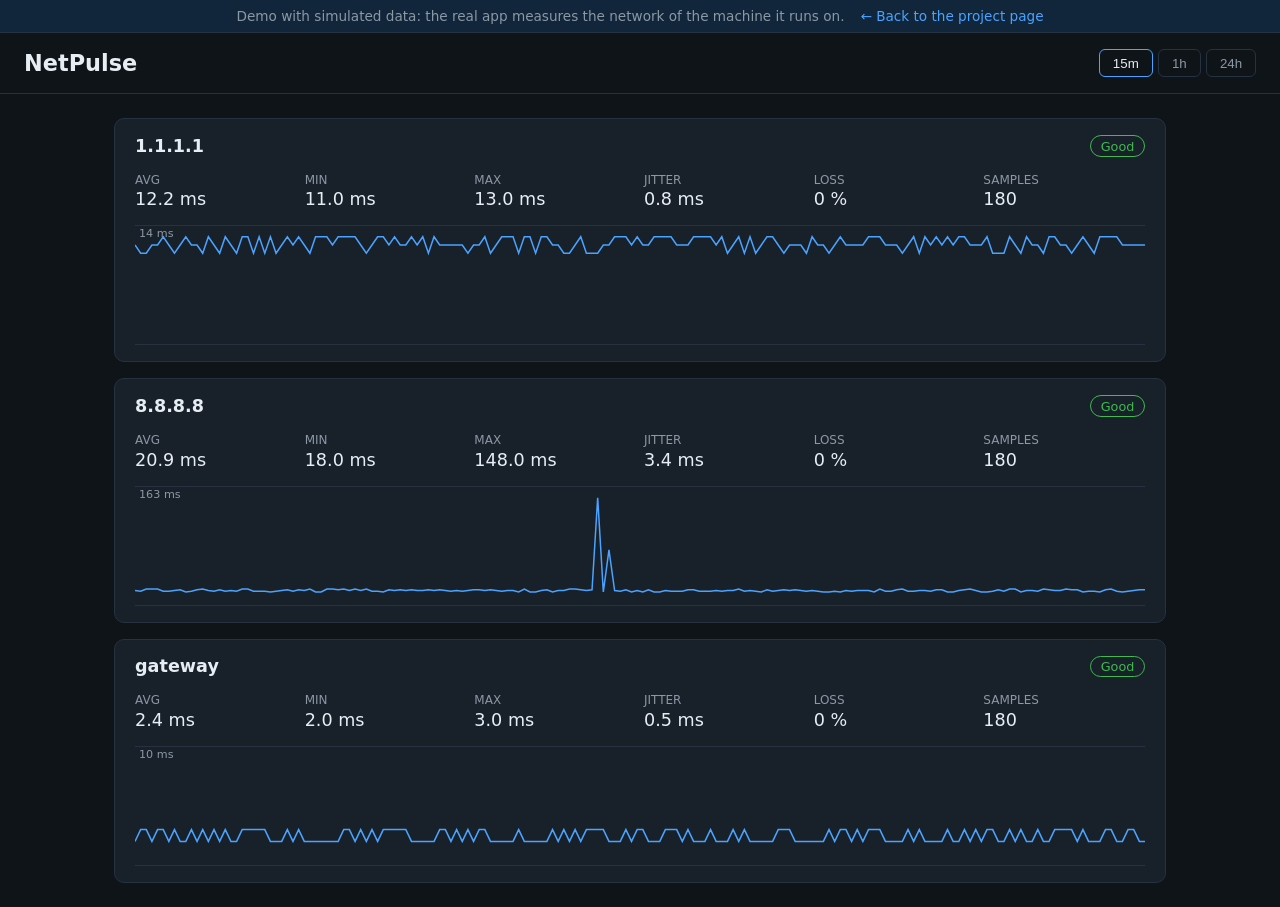
==== docs/demo.html @ 92c5c37e "docs: add GitHub Pages project page with interactive demo Static landing page (features, architectur" ====
<!doctype html>
<html lang="en">
<head>
  <meta charset="utf-8">
  <meta name="viewport" content="width=device-width, initial-scale=1">
  <title>NetPulse demo</title>
  <meta name="description" content="Interactive demo of the NetPulse dashboard with simulated ping data.">
  <link rel="icon" href="favicon.svg" type="image/svg+xml">
  <link rel="stylesheet" href="dashboard.css">
  <style>
    .demo-bar {
      display: flex; flex-wrap: wrap; gap: .5rem 1rem; align-items: center; justify-content: center;
      padding: .5rem 1rem; font-size: .85rem; color: var(--muted);
      background: #11263b; border-bottom: 1px solid var(--border); text-align: center;
    }
    .demo-bar a { color: var(--accent); text-decoration: none; }
    .demo-bar a:hover { text-decoration: underline; }
    .top a { color: inherit; text-decoration: none; }
    @media (max-width: 520px) { .top { padding: 1rem; } main { padding: 1rem; } }
  </style>
</head>
<body>
  <div class="demo-bar">
    <span>Demo with simulated data: the real app measures the network of the machine it runs on.</span>
    <a href="./">← Back to the project page</a>
  </div>
  <header class="top">
    <h1><a href="./">NetPulse</a></h1>
    <nav class="windows" id="windows" aria-label="Time window"></nav>
  </header>
  <main id="cards">
    <noscript><p class="empty">The demo needs JavaScript to simulate data. The real dashboard does not.</p></noscript>
  </main>
  <script src="demo.js"></script>
</body>
</html>
---- docs/dashboard.css ----
:root {
    --bg: #0f1419;
    --card: #182029;
    --border: #263241;
    --text: #e6edf3;
    --muted: #8b98a5;
    --accent: #4aa3ff;
    --good: #3fb950;
    --fair: #d29922;
    --poor: #f85149;
    color-scheme: dark;
}

* { box-sizing: border-box; }

body {
    margin: 0;
    font-family: system-ui, -apple-system, "Segoe UI", Roboto, sans-serif;
    background: var(--bg);
    color: var(--text);
}

.top {
    display: flex;
    align-items: center;
    justify-content: space-between;
    gap: 1rem;
    padding: 1rem 1.5rem;
    border-bottom: 1px solid var(--border);
}

h1 { margin: 0; font-size: 1.4rem; }

.windows button {
    background: transparent;
    color: var(--muted);
    border: 1px solid var(--border);
    border-radius: 6px;
    padding: .35rem .8rem;
    margin-left: .35rem;
    cursor: pointer;
}

.windows button.active {
    color: var(--text);
    border-color: var(--accent);
}

main {
    display: grid;
    gap: 1rem;
    padding: 1.5rem;
    max-width: 1100px;
    margin: 0 auto;
}

.empty { color: var(--muted); }

.card {
    background: var(--card);
    border: 1px solid var(--border);
    border-radius: 10px;
    padding: 1rem 1.25rem;
}

.card-head {
    display: flex;
    align-items: center;
    justify-content: space-between;
}

.card-head h2 { margin: 0; font-size: 1.1rem; }

.badge {
    font-size: .8rem;
    padding: .15rem .6rem;
    border-radius: 999px;
    border: 1px solid currentColor;
}

.badge.good { color: var(--good); }
.badge.fair { color: var(--fair); }
.badge.poor { color: var(--poor); }
.badge.unknown { color: var(--muted); }

.stats {
    display: grid;
    grid-template-columns: repeat(auto-fit, minmax(90px, 1fr));
    gap: .5rem;
    margin: 1rem 0;
}

.stats dt { color: var(--muted); font-size: .75rem; text-transform: uppercase; }
.stats dd { margin: .15rem 0 0; font-size: 1.1rem; font-variant-numeric: tabular-nums; }

.chart-wrap { position: relative; }

.chart {
    width: 100%;
    height: 120px;
    display: block;
    border-top: 1px solid var(--border);
    border-bottom: 1px solid var(--border);
}

.chart .line {
    fill: none;
    stroke: var(--accent);
    stroke-width: 1.5;
    vector-effect: non-scaling-stroke;
}

.chart .loss {
    stroke: var(--poor);
    stroke-width: 1;
    opacity: .6;
    vector-effect: non-scaling-stroke;
}

.chart-max {
    position: absolute;
    top: 2px;
    left: 4px;
    font-size: .7rem;
    color: var(--muted);
}

.chart-empty {
    color: var(--muted);
    font-size: .9rem;
    padding: 2rem 0;
    text-align: center;
}

/* FocusOnNavigate focuses the page <h1> for screen readers; hide the visual outline. */
h1:focus {
  outline: none;
}
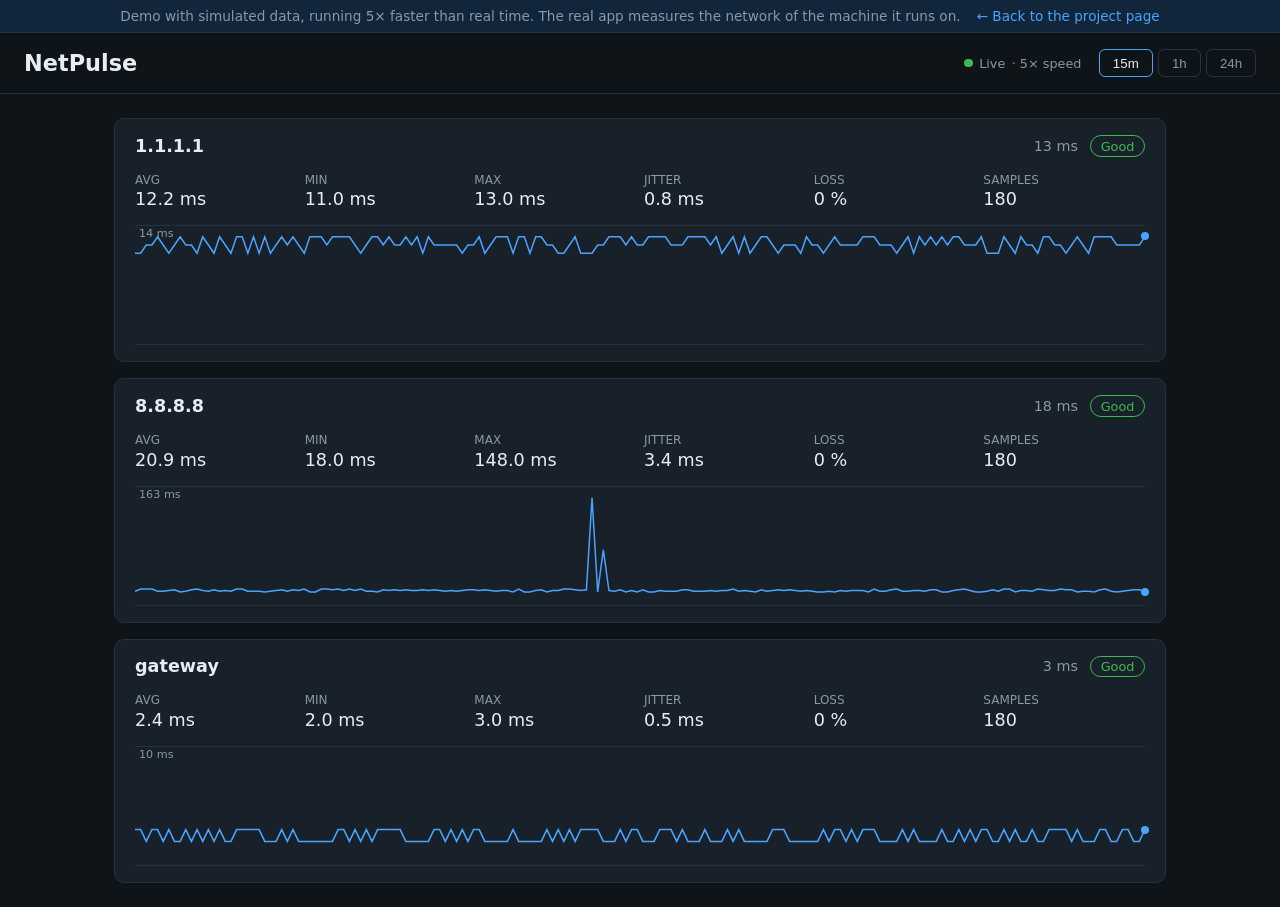
==== commit 53a1e2c1: "feat(demo): animate the live demo Run the simulated monitor at 5x real time (one round per second) a" ====
--- a/docs/demo.html
+++ b/docs/demo.html
@@ -16,17 +16,53 @@
     .demo-bar a { color: var(--accent); text-decoration: none; }
     .demo-bar a:hover { text-decoration: underline; }
     .top a { color: inherit; text-decoration: none; }
-    @media (max-width: 520px) { .top { padding: 1rem; } main { padding: 1rem; } }
+    .top-right { display: flex; align-items: center; gap: .75rem; }
+    .live { display: inline-flex; align-items: center; gap: .4rem; font-size: .8rem; color: var(--muted); white-space: nowrap; }
+    .live::before {
+      content: ""; width: .55rem; height: .55rem; border-radius: 50%; background: var(--good);
+      animation: pulse 1.6s ease-out infinite;
+    }
+    .card-right { display: flex; align-items: center; gap: .75rem; }
+    .now { font-size: .9rem; color: var(--muted); font-variant-numeric: tabular-nums; }
+    .now.lost { color: var(--poor); }
+    .now.flash { animation: flash .8s ease-out; }
+    .live-dot {
+      position: absolute; right: 0; top: 100%; width: 8px; height: 8px; margin: -4px -4px 0 0;
+      border-radius: 50%; background: var(--accent); transition: top .4s ease-out;
+      animation: pulse 1s ease-out infinite;
+    }
+    .live-dot.lost { background: var(--poor); }
+    @keyframes pulse {
+      0% { box-shadow: 0 0 0 0 rgba(74, 163, 255, .6); }
+      100% { box-shadow: 0 0 0 8px rgba(74, 163, 255, 0); }
+    }
+    .live::before { animation-name: pulse-good; }
+    @keyframes pulse-good {
+      0% { box-shadow: 0 0 0 0 rgba(63, 185, 80, .6); }
+      100% { box-shadow: 0 0 0 7px rgba(63, 185, 80, 0); }
+    }
+    @keyframes flash { from { color: var(--text); } }
+    @media (prefers-reduced-motion: reduce) {
+      .live::before, .live-dot, .now.flash { animation: none; }
+      .live-dot { transition: none; }
+    }
+    @media (max-width: 520px) {
+      .top { padding: 1rem; } main { padding: 1rem; }
+      .live span { display: none; }
+    }
   </style>
 </head>
 <body>
   <div class="demo-bar">
-    <span>Demo with simulated data: the real app measures the network of the machine it runs on.</span>
+    <span>Demo with simulated data, running 5× faster than real time. The real app measures the network of the machine it runs on.</span>
     <a href="./">← Back to the project page</a>
   </div>
   <header class="top">
     <h1><a href="./">NetPulse</a></h1>
-    <nav class="windows" id="windows" aria-label="Time window"></nav>
+    <div class="top-right">
+      <span class="live">Live <span>· 5× speed</span></span>
+      <nav class="windows" id="windows" aria-label="Time window"></nav>
+    </div>
   </header>
   <main id="cards">
     <noscript><p class="empty">The demo needs JavaScript to simulate data. The real dashboard does not.</p></noscript>
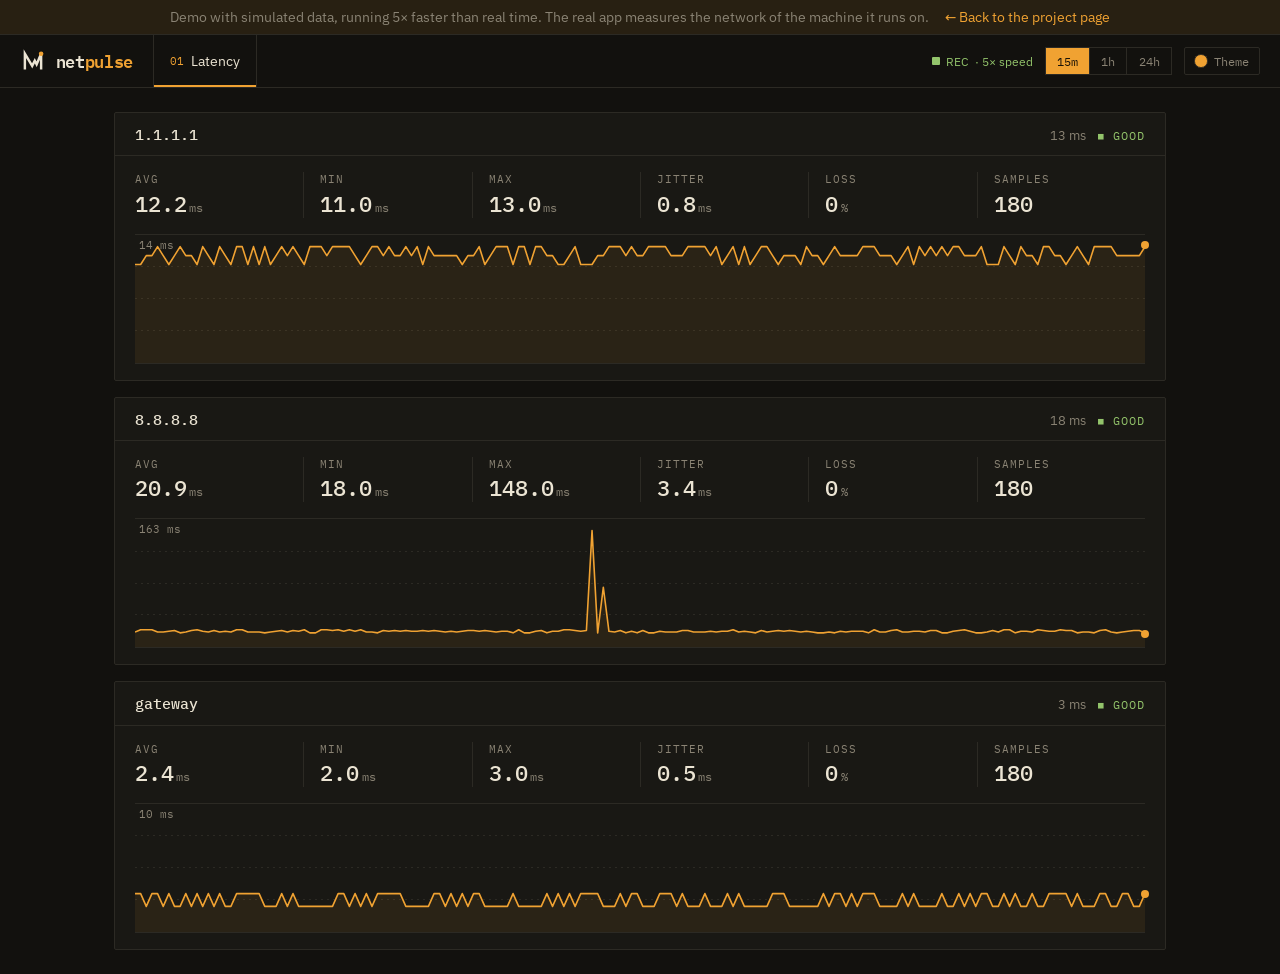
==== commit 4d80f0b6: "docs: new brand and theme picker on the project page and demo The static demo shares the dashboard s" ====
--- a/docs/demo.html
+++ b/docs/demo.html
@@ -6,24 +6,29 @@
   <title>NetPulse demo</title>
   <meta name="description" content="Interactive demo of the NetPulse dashboard with simulated ping data.">
   <link rel="icon" href="favicon.svg" type="image/svg+xml">
+  <link rel="stylesheet" href="themes.css">
   <link rel="stylesheet" href="dashboard.css">
+  <script>
+    // The real app keeps the theme in a cookie; the static demo takes it from ?theme=.
+    const theme = new URLSearchParams(location.search).get("theme");
+    if (["light", "cyberpunk", "anime", "medieval"].includes(theme)) document.documentElement.dataset.theme = theme;
+  </script>
   <style>
     .demo-bar {
       display: flex; flex-wrap: wrap; gap: .5rem 1rem; align-items: center; justify-content: center;
       padding: .5rem 1rem; font-size: .85rem; color: var(--muted);
-      background: #11263b; border-bottom: 1px solid var(--border); text-align: center;
+      background: color-mix(in srgb, var(--accent) 10%, var(--bg)); border-bottom: 1px solid var(--border); text-align: center;
     }
     .demo-bar a { color: var(--accent); text-decoration: none; }
     .demo-bar a:hover { text-decoration: underline; }
     .top a { color: inherit; text-decoration: none; }
-    .top-right { display: flex; align-items: center; gap: .75rem; }
-    .live { display: inline-flex; align-items: center; gap: .4rem; font-size: .8rem; color: var(--muted); white-space: nowrap; }
+        .live { display: inline-flex; align-items: center; gap: .4rem; font-family: var(--mono); font-size: .75rem; color: var(--good); white-space: nowrap; }
     .live::before {
-      content: ""; width: .55rem; height: .55rem; border-radius: 50%; background: var(--good);
+      content: ""; width: .5rem; height: .5rem; border-radius: 1px; background: var(--good);
       animation: pulse 1.6s ease-out infinite;
     }
     .card-right { display: flex; align-items: center; gap: .75rem; }
-    .now { font-size: .9rem; color: var(--muted); font-variant-numeric: tabular-nums; }
+    .now { font-family: var(--mono); font-size: .8rem; color: var(--muted); font-variant-numeric: tabular-nums; }
     .now.lost { color: var(--poor); }
     .now.flash { animation: flash .8s ease-out; }
     .live-dot {
@@ -33,13 +38,13 @@
     }
     .live-dot.lost { background: var(--poor); }
     @keyframes pulse {
-      0% { box-shadow: 0 0 0 0 rgba(74, 163, 255, .6); }
-      100% { box-shadow: 0 0 0 8px rgba(74, 163, 255, 0); }
+      0% { box-shadow: 0 0 0 0 rgba(240, 162, 50, .6); }
+      100% { box-shadow: 0 0 0 8px rgba(240, 162, 50, 0); }
     }
     .live::before { animation-name: pulse-good; }
     @keyframes pulse-good {
-      0% { box-shadow: 0 0 0 0 rgba(63, 185, 80, .6); }
-      100% { box-shadow: 0 0 0 7px rgba(63, 185, 80, 0); }
+      0% { box-shadow: 0 0 0 0 rgba(147, 196, 107, .6); }
+      100% { box-shadow: 0 0 0 7px rgba(147, 196, 107, 0); }
     }
     @keyframes flash { from { color: var(--text); } }
     @media (prefers-reduced-motion: reduce) {
@@ -47,7 +52,7 @@
       .live-dot { transition: none; }
     }
     @media (max-width: 520px) {
-      .top { padding: 1rem; } main { padding: 1rem; }
+      main { padding: 1rem; }
       .live span { display: none; }
     }
   </style>
@@ -58,10 +63,21 @@
     <a href="./">← Back to the project page</a>
   </div>
   <header class="top">
-    <h1><a href="./">NetPulse</a></h1>
-    <div class="top-right">
-      <span class="live">Live <span>· 5× speed</span></span>
+    <a class="brand" href="./"><svg class="logo-mark" viewBox="0 0 32 32" width="26" height="26" aria-hidden="true"><path class="trace" d="M6 25V7l9 15 3.2-6.5L20.5 20 26 7v18"/><circle class="ping" cx="26" cy="7" r="2.8"/></svg><h1 class="wordmark">net<span>pulse</span></h1></a>
+    <nav class="site-nav" aria-label="Pages"><a class="active" href="demo.html"><i>01</i>Latency</a></nav>
+    <div class="top-actions">
+      <span class="live">REC <span>· 5× speed</span></span>
       <nav class="windows" id="windows" aria-label="Time window"></nav>
+      <details class="theme-picker">
+        <summary aria-label="Theme"><span class="swatch" aria-hidden="true"></span><span class="label">Theme</span></summary>
+        <ul>
+          <li><a href="?theme=dark" data-theme-option="dark"><span class="swatch" aria-hidden="true"></span>Dark</a></li>
+          <li><a href="?theme=light" data-theme-option="light"><span class="swatch" aria-hidden="true"></span>Light</a></li>
+          <li><a href="?theme=cyberpunk" data-theme-option="cyberpunk"><span class="swatch" aria-hidden="true"></span>Cyberpunk</a></li>
+          <li><a href="?theme=anime" data-theme-option="anime"><span class="swatch" aria-hidden="true"></span>Anime</a></li>
+          <li><a href="?theme=medieval" data-theme-option="medieval"><span class="swatch" aria-hidden="true"></span>Medieval</a></li>
+        </ul>
+      </details>
     </div>
   </header>
   <main id="cards">
--- a/docs/themes.css
+++ b/docs/themes.css
@@ -0,0 +1,279 @@
+/*
+ * NetPulse themes. Each theme is a set of design tokens on <html data-theme="…">,
+ * plus a few decorative extras at the end of its section. app.css only ever reads tokens.
+ *
+ * Fonts are bundled (latin subset, all SIL Open Font License 1.1, see fonts/README.md),
+ * so the dashboard never calls a font CDN.
+ */
+
+/* --- Fonts -------------------------------------------------------------- */
+
+@font-face { font-family: "Plex Sans"; src: url("fonts/plex-sans-var.woff2") format("woff2"); font-weight: 100 700; font-display: swap; }
+@font-face { font-family: "Plex Mono"; src: url("fonts/plex-mono-400.woff2") format("woff2"); font-weight: 400; font-display: swap; }
+@font-face { font-family: "Plex Mono"; src: url("fonts/plex-mono-500.woff2") format("woff2"); font-weight: 500; font-display: swap; }
+@font-face { font-family: "Plex Mono"; src: url("fonts/plex-mono-600.woff2") format("woff2"); font-weight: 600; font-display: swap; }
+@font-face { font-family: "Fraunces"; src: url("fonts/fraunces-600.woff2") format("woff2"); font-weight: 400 700; font-display: swap; }
+@font-face { font-family: "Orbitron"; src: url("fonts/orbitron-700.woff2") format("woff2"); font-weight: 400 900; font-display: swap; }
+@font-face { font-family: "Rajdhani"; src: url("fonts/rajdhani-500.woff2") format("woff2"); font-weight: 500; font-display: swap; }
+@font-face { font-family: "Rajdhani"; src: url("fonts/rajdhani-600.woff2") format("woff2"); font-weight: 600 700; font-display: swap; }
+@font-face { font-family: "Share Tech Mono"; src: url("fonts/share-tech-mono-400.woff2") format("woff2"); font-display: swap; }
+@font-face { font-family: "M PLUS Rounded 1c"; src: url("fonts/mplus-rounded-500.woff2") format("woff2"); font-weight: 400 600; font-display: swap; }
+@font-face { font-family: "M PLUS Rounded 1c"; src: url("fonts/mplus-rounded-800.woff2") format("woff2"); font-weight: 700 900; font-display: swap; }
+@font-face { font-family: "Cinzel"; src: url("fonts/cinzel-600.woff2") format("woff2"); font-weight: 400 700; font-display: swap; }
+@font-face { font-family: "IM Fell English"; src: url("fonts/im-fell-400.woff2") format("woff2"); font-display: swap; }
+
+/* --- Dark (default): a warm instrument panel ----------------------------- */
+
+:root {
+    --bg: #12110e;
+    --bg-image: none;
+    --card: #191814;
+    --card-image: none;
+    --card-shadow: none;
+    --border: #2c2a24;
+    --rule-width: 1px;
+    --rule-style: solid;
+    --text: #ebe4d3;
+    --muted: #8a8374;
+    --faint: #5d584d;
+    --logo: var(--text);
+    --accent: #f0a232;
+    --on-accent: #1a1307;
+    --good: #93c46b;
+    --fair: #e2b23d;
+    --poor: #e4573d;
+    --trace: var(--accent);
+    --trace-width: 1.6;
+    --trace-filter: none;
+    --area-opacity: .08;
+    --radius: 2px;
+    --radius-card: 2px;
+    --font-body: "Plex Sans", system-ui, -apple-system, "Segoe UI", sans-serif;
+    --font-num: "Plex Mono", ui-monospace, SFMono-Regular, Consolas, monospace;
+    --font-head: var(--font-num);
+    --font-brand: var(--font-num);
+    --body-size: 1rem;
+    --head-size: .95rem;
+    --head-weight: 500;
+    --head-spacing: 0;
+    --head-case: none;
+    color-scheme: dark;
+}
+
+/* --- Light: ink on paper ------------------------------------------------- */
+
+[data-theme="light"] {
+    --bg: #f3eee2;
+    --card: #fbf8f0;
+    --border: #d9d1bd;
+    --text: #1f1c16;
+    --muted: #6f6858;
+    --faint: #a39a86;
+    --accent: #2b4fb3;
+    --on-accent: #ffffff;
+    --good: #2f7a45;
+    --fair: #a8701a;
+    --poor: #c0392b;
+    --trace: var(--text);
+    --trace-width: 1.4;
+    --area-opacity: .06;
+    --radius: 3px;
+    --radius-card: 4px;
+    --card-shadow: 0 1px 0 #e3dccb;
+    --font-head: "Fraunces", Georgia, "Times New Roman", serif;
+    --font-brand: var(--font-head);
+    --head-size: 1.15rem;
+    --head-weight: 600;
+    color-scheme: light;
+}
+
+[data-theme="light"] .wordmark { font-size: 1.3rem; letter-spacing: -.01em; }
+[data-theme="light"] .logo-mark .ping { fill: #c8402a; }
+[data-theme="light"] .site-nav a.active { box-shadow: inset 0 -2px 0 var(--text); }
+
+/* --- Cyberpunk: neon on a night city ------------------------------------- */
+
+[data-theme="cyberpunk"] {
+    --bg: #07040f;
+    --bg-image:
+        repeating-linear-gradient(0deg, rgba(255, 255, 255, .025) 0 1px, transparent 1px 3px),
+        radial-gradient(ellipse 80% 50% at 85% -10%, rgba(255, 43, 214, .22), transparent 70%),
+        radial-gradient(ellipse 70% 50% at 0% 110%, rgba(0, 240, 255, .16), transparent 70%);
+    --card: rgba(18, 10, 36, .82);
+    --border: #3d2470;
+    --text: #e6f6ff;
+    --muted: #9184c0;
+    --faint: #54478a;
+    --logo: #00f0ff;
+    --accent: #ff2bd6;
+    --on-accent: #07040f;
+    --good: #39ff9c;
+    --fair: #ffe14d;
+    --poor: #ff3b6b;
+    --trace: #00f0ff;
+    --trace-width: 1.8;
+    --trace-filter: drop-shadow(0 0 3px rgba(0, 240, 255, .9));
+    --area-opacity: .12;
+    --radius: 0;
+    --radius-card: 0;
+    --card-shadow: 0 0 0 1px rgba(255, 43, 214, .12), 0 0 24px rgba(255, 43, 214, .08);
+    --font-body: "Rajdhani", "Segoe UI", sans-serif;
+    --font-num: "Share Tech Mono", ui-monospace, monospace;
+    --font-head: "Orbitron", "Rajdhani", sans-serif;
+    --font-brand: var(--font-head);
+    --body-size: 1.05rem;
+    --head-size: .85rem;
+    --head-weight: 700;
+    --head-spacing: .12em;
+    --head-case: uppercase;
+    color-scheme: dark;
+}
+
+/* Cut corners, neon edges and glowing read-outs. */
+[data-theme="cyberpunk"] .card {
+    clip-path: polygon(0 0, calc(100% - 14px) 0, 100% 14px, 100% 100%, 14px 100%, 0 calc(100% - 14px));
+    border-left: 2px solid var(--accent);
+}
+[data-theme="cyberpunk"] .wordmark { font-size: .95rem; letter-spacing: .14em; text-shadow: 0 0 10px rgba(0, 240, 255, .7); }
+[data-theme="cyberpunk"] .wordmark span { color: var(--accent); text-shadow: 0 0 10px rgba(255, 43, 214, .8); }
+[data-theme="cyberpunk"] .logo-mark { filter: drop-shadow(0 0 4px rgba(0, 240, 255, .8)); }
+[data-theme="cyberpunk"] .card-head h2 { color: #00f0ff; text-shadow: 0 0 8px rgba(0, 240, 255, .6); }
+[data-theme="cyberpunk"] .stats dd { text-shadow: 0 0 10px rgba(230, 246, 255, .35); }
+[data-theme="cyberpunk"] .badge { text-shadow: 0 0 8px currentColor; }
+[data-theme="cyberpunk"] .site-nav a.active { box-shadow: inset 0 -2px 0 var(--accent), 0 8px 18px -10px var(--accent); }
+[data-theme="cyberpunk"] .windows button.active,
+[data-theme="cyberpunk"] button.primary:hover:not(:disabled) { box-shadow: 0 0 14px rgba(255, 43, 214, .6); }
+
+/* --- Anime: pastel sky, stickers and soft corners ------------------------ */
+
+[data-theme="anime"] {
+    --bg: #fff3f8;
+    --bg-image:
+        radial-gradient(circle at 12% 8%, rgba(255, 182, 213, .55) 0 120px, transparent 260px),
+        radial-gradient(circle at 92% 30%, rgba(186, 206, 255, .5) 0 140px, transparent 300px),
+        radial-gradient(rgba(255, 111, 168, .14) 1.5px, transparent 1.5px);
+    --card: #ffffff;
+    --border: #f6cfe1;
+    --rule-width: 2px;
+    --text: #4b3653;
+    --muted: #9b80a6;
+    --faint: #d7c3dd;
+    --logo: #7a5cff;
+    --accent: #ff5fa2;
+    --on-accent: #ffffff;
+    --good: #2fbf8f;
+    --fair: #f39c32;
+    --poor: #ff4d6d;
+    --trace: #7a5cff;
+    --trace-width: 2.4;
+    --area-opacity: .14;
+    --radius: 999px;
+    --radius-card: 20px;
+    --card-shadow: 0 6px 0 #f6cfe1;
+    --font-body: "M PLUS Rounded 1c", "Hiragino Maru Gothic ProN", system-ui, sans-serif;
+    --font-num: var(--font-body);
+    --font-head: var(--font-body);
+    --font-brand: var(--font-body);
+    --head-size: 1.05rem;
+    --head-weight: 800;
+    color-scheme: light;
+}
+
+[data-theme="anime"] body { background-size: auto, auto, 22px 22px; }
+[data-theme="anime"] .top { background: rgba(255, 255, 255, .7); border-bottom: 2px solid var(--border); }
+[data-theme="anime"] .brand,
+[data-theme="anime"] .site-nav a { border-right: 0; }
+[data-theme="anime"] .site-nav { gap: .25rem; padding: 0 .5rem; }
+[data-theme="anime"] .site-nav a { min-height: 36px; margin: auto 0; border-radius: 999px; }
+[data-theme="anime"] .site-nav a.active { background: var(--accent); color: var(--on-accent); box-shadow: 0 3px 0 #e04b8a; }
+[data-theme="anime"] .site-nav a.active i { color: var(--on-accent); }
+[data-theme="anime"] .wordmark { font-weight: 800; font-size: 1.15rem; }
+[data-theme="anime"] .card-head { border-bottom: 2px dashed var(--border); }
+[data-theme="anime"] .card-head h2::before { content: "✿ "; color: var(--accent); }
+[data-theme="anime"] .badge {
+    padding: .15rem .65rem;
+    border-radius: 999px;
+    background: currentColor;
+    letter-spacing: .04em;
+}
+[data-theme="anime"] .badge::before { content: "♥ "; }
+[data-theme="anime"] .badge.good::before { content: "★ "; }
+/* The pill takes the status colour; the text inside stays white. */
+[data-theme="anime"] .badge { color: var(--muted); }
+[data-theme="anime"] .badge.good { color: var(--good); }
+[data-theme="anime"] .badge.fair { color: var(--fair); }
+[data-theme="anime"] .badge.poor { color: var(--poor); }
+[data-theme="anime"] .badge { -webkit-text-fill-color: #fff; }
+[data-theme="anime"] .stats > div { border-left: 2px dotted var(--border); }
+[data-theme="anime"] .stats > div:first-child { border-left: 0; }
+[data-theme="anime"] .stats dd { font-weight: 800; color: #6a4bd8; }
+[data-theme="anime"] .windows { border: 2px solid var(--border); border-radius: 999px; overflow: hidden; }
+[data-theme="anime"] .windows button + button { border-left: 0; }
+[data-theme="anime"] .chart { border: 0; border-radius: 12px; background-color: #fbf7ff; }
+[data-theme="anime"] button.primary { border-width: 2px; box-shadow: 0 3px 0 var(--accent); }
+
+/* --- Medieval: an illuminated ledger on parchment ------------------------ */
+
+[data-theme="medieval"] {
+    --bg: #e6d6b4;
+    --bg-image:
+        radial-gradient(ellipse at 50% 40%, transparent 55%, rgba(92, 60, 20, .28) 100%),
+        radial-gradient(circle at 20% 30%, rgba(160, 120, 60, .12), transparent 40%),
+        radial-gradient(circle at 80% 70%, rgba(140, 100, 50, .10), transparent 45%);
+    --card: #f3e8cf;
+    --card-image: radial-gradient(ellipse at 50% 0%, rgba(255, 250, 235, .7), transparent 70%);
+    --border: #8a6a3b;
+    --rule-width: 3px;
+    --rule-style: double;
+    --text: #2b1f12;
+    --muted: #6b5638;
+    --faint: #a68d63;
+    --logo: #2b1f12;
+    --accent: #8b1a1a;
+    --on-accent: #f3e8cf;
+    --good: #35622a;
+    --fair: #a87410;
+    --poor: #8b1a1a;
+    --trace: #2b1f12;
+    --trace-width: 1.6;
+    --area-opacity: .1;
+    --radius: 0;
+    --radius-card: 0;
+    --card-shadow: 2px 3px 0 rgba(60, 40, 15, .18);
+    --font-body: "IM Fell English", Garamond, Georgia, serif;
+    --font-num: var(--font-body);
+    --font-head: "Cinzel", "Trajan Pro", Georgia, serif;
+    --font-brand: var(--font-head);
+    --body-size: 1.08rem;
+    --head-size: 1rem;
+    --head-weight: 600;
+    --head-spacing: .08em;
+    color-scheme: light;
+}
+
+[data-theme="medieval"] .top { background: rgba(243, 232, 207, .55); border-bottom: 3px double var(--border); }
+[data-theme="medieval"] .brand,
+[data-theme="medieval"] .site-nav a { border-right-color: rgba(138, 106, 59, .4); }
+[data-theme="medieval"] .logo-mark .ping { fill: #b8860b; }
+[data-theme="medieval"] .wordmark { font-size: 1.15rem; letter-spacing: .06em; }
+[data-theme="medieval"] .wordmark span { color: var(--accent); }
+[data-theme="medieval"] .card-head { border-bottom: 1px solid rgba(138, 106, 59, .5); }
+[data-theme="medieval"] .card-head h2::before { content: "❧ "; color: var(--accent); }
+/* An illuminated initial: the first letter of each card title in crimson and gold. */
+[data-theme="medieval"] .card-head h2::first-letter { color: var(--accent); font-size: 1.35em; text-shadow: 1px 1px 0 #d4a937; }
+[data-theme="medieval"] .stats dt { font-family: var(--font-head); letter-spacing: .12em; }
+[data-theme="medieval"] .stats dd { font-size: 1.55rem; }
+[data-theme="medieval"] .stats > div { border-left-color: rgba(138, 106, 59, .4); }
+[data-theme="medieval"] .badge { font-family: var(--font-head); }
+[data-theme="medieval"] .badge::before { content: "✠ "; }
+[data-theme="medieval"] .chart { background-color: rgba(255, 250, 235, .45); border-color: rgba(138, 106, 59, .5); }
+[data-theme="medieval"] .windows button.active { font-family: var(--font-head); }
+
+/* --- Theme picker swatches: each option previews its own colours --------- */
+
+[data-theme-option] .swatch { background: var(--accent); }
+[data-theme-option="dark"] .swatch { background: linear-gradient(135deg, #12110e 50%, #f0a232 50%); }
+[data-theme-option="light"] .swatch { background: linear-gradient(135deg, #f3eee2 50%, #2b4fb3 50%); }
+[data-theme-option="cyberpunk"] .swatch { background: linear-gradient(135deg, #ff2bd6 50%, #00f0ff 50%); }
+[data-theme-option="anime"] .swatch { background: linear-gradient(135deg, #ffb6d5 50%, #7a5cff 50%); }
+[data-theme-option="medieval"] .swatch { background: linear-gradient(135deg, #e6d6b4 50%, #8b1a1a 50%); }
--- a/docs/dashboard.css
+++ b/docs/dashboard.css
@@ -1,50 +1,201 @@
-:root {
-    --bg: #0f1419;
-    --card: #182029;
-    --border: #263241;
-    --text: #e6edf3;
-    --muted: #8b98a5;
-    --accent: #4aa3ff;
-    --good: #3fb950;
-    --fair: #d29922;
-    --poor: #f85149;
-    color-scheme: dark;
-}
+/* Copy of src/NetPulse.Web/wwwroot/app.css for the static demo. Keep in sync. */
+/*
+ * NetPulse dashboard layout and components.
+ * Every colour, font and corner radius comes from a design token defined per theme in themes.css,
+ * so a theme is a block of tokens plus, at most, a few decorative extras.
+ */
 
 * { box-sizing: border-box; }
 
 body {
     margin: 0;
-    font-family: system-ui, -apple-system, "Segoe UI", Roboto, sans-serif;
-    background: var(--bg);
+    min-height: 100vh;
+    font-family: var(--font-body);
+    font-size: var(--body-size);
+    background-color: var(--bg);
+    background-image: var(--bg-image);
+    background-attachment: fixed;
     color: var(--text);
-}
+    -webkit-font-smoothing: antialiased;
+}
+
+::selection { background: var(--accent); color: var(--on-accent); }
+
+:focus-visible { outline: 1px solid var(--accent); outline-offset: 2px; }
+
+/* --- Top bar ------------------------------------------------------------ */
 
 .top {
     display: flex;
-    align-items: center;
-    justify-content: space-between;
-    gap: 1rem;
-    padding: 1rem 1.5rem;
+    align-items: stretch;
+    flex-wrap: wrap;
+    min-height: 52px;
     border-bottom: 1px solid var(--border);
 }
 
-h1 { margin: 0; font-size: 1.4rem; }
+.brand {
+    display: flex;
+    align-items: center;
+    gap: .6rem;
+    padding: 0 1.25rem;
+    border-right: 1px solid var(--border);
+    color: inherit;
+    text-decoration: none;
+}
+
+.logo-mark { flex: none; }
+.logo-mark .trace { fill: none; stroke: var(--logo); stroke-width: 3; stroke-linecap: square; }
+.logo-mark .ping { fill: var(--accent); }
+
+.wordmark {
+    margin: 0;
+    font-family: var(--font-brand);
+    text-transform: var(--head-case);
+    font-size: 1.05rem;
+    font-weight: 600;
+    letter-spacing: -.02em;
+}
+
+.wordmark span { color: var(--accent); }
+
+/* FocusOnNavigate focuses the page <h1> for screen readers; hide the visual outline. */
+h1:focus { outline: none; }
+
+.site-nav { display: flex; flex-wrap: wrap; }
+
+.site-nav a {
+    display: flex;
+    align-items: center;
+    gap: .45rem;
+    padding: 0 1rem;
+    min-height: 52px;
+    color: var(--muted);
+    text-decoration: none;
+    font-size: .88rem;
+    border-right: 1px solid var(--border);
+}
+
+.site-nav a i {
+    font-style: normal;
+    font-family: var(--font-num);
+    font-size: .68rem;
+    color: var(--faint);
+}
+
+.site-nav a:hover { color: var(--text); }
+
+.site-nav a.active {
+    color: var(--text);
+    box-shadow: inset 0 -2px 0 var(--accent);
+}
+
+.site-nav a.active i { color: var(--accent); }
+
+.top-actions {
+    margin-left: auto;
+    display: flex;
+    align-items: center;
+    gap: .75rem;
+    padding: .5rem 1.25rem;
+}
+
+/* Segmented time-window switch. */
+.windows { display: flex; border: 1px solid var(--border); }
 
 .windows button {
     background: transparent;
     color: var(--muted);
+    border: 0;
+    border-radius: 0;
+    padding: .3rem .7rem;
+    font-family: var(--font-num);
+    font-size: .78rem;
+    cursor: pointer;
+}
+
+.windows button + button { border-left: 1px solid var(--border); }
+.windows button:hover { color: var(--text); }
+.windows button.active { background: var(--accent); color: var(--on-accent); }
+
+button.primary {
+    white-space: nowrap;
+    background: transparent;
+    color: var(--accent);
+    border: 1px solid var(--accent);
+    border-radius: var(--radius);
+    padding: .4rem .9rem;
+    font-family: var(--font-num);
+    font-size: .8rem;
+    font-weight: 500;
+    cursor: pointer;
+}
+
+button.primary:hover:not(:disabled) { background: var(--accent); color: var(--on-accent); }
+button.primary:disabled { opacity: .45; cursor: default; }
+
+/* Theme picker: a <details> disclosure, so it opens and closes without JavaScript. */
+.theme-picker { position: relative; }
+
+.theme-picker summary {
+    display: flex;
+    align-items: center;
+    gap: .4rem;
+    list-style: none;
+    cursor: pointer;
+    padding: .3rem .6rem;
     border: 1px solid var(--border);
-    border-radius: 6px;
-    padding: .35rem .8rem;
-    margin-left: .35rem;
-    cursor: pointer;
-}
-
-.windows button.active {
+    border-radius: var(--radius);
+    font-family: var(--font-num);
+    font-size: .78rem;
+    color: var(--muted);
+}
+
+.theme-picker summary::-webkit-details-marker { display: none; }
+.theme-picker summary:hover,
+.theme-picker[open] summary { color: var(--text); border-color: var(--accent); }
+
+.theme-picker ul {
+    position: absolute;
+    right: 0;
+    top: calc(100% + .4rem);
+    z-index: 10;
+    min-width: 10rem;
+    margin: 0;
+    padding: .3rem;
+    list-style: none;
+    background: var(--card);
+    border: 1px solid var(--border);
+    border-radius: var(--radius-card);
+    box-shadow: 0 10px 30px rgba(0, 0, 0, .25);
+}
+
+.theme-picker a {
+    display: flex;
+    align-items: center;
+    gap: .55rem;
+    padding: .4rem .6rem;
+    border-radius: var(--radius-card);
     color: var(--text);
-    border-color: var(--accent);
-}
+    text-decoration: none;
+    font-size: .9rem;
+}
+
+.theme-picker a:hover { background: color-mix(in srgb, var(--accent) 14%, transparent); }
+
+.swatch {
+    flex: none;
+    width: .85rem;
+    height: .85rem;
+    border-radius: 50%;
+    border: 1px solid var(--border);
+    background: var(--accent);
+}
+
+@media (max-width: 720px) {
+    .theme-picker .label { display: none; }
+}
+
+/* --- Layout and cards --------------------------------------------------- */
 
 main {
     display: grid;
@@ -54,85 +205,654 @@
     margin: 0 auto;
 }
 
-.empty { color: var(--muted); }
+/* Let wide children (the device table) scroll inside their card instead of widening the page. */
+main > * { min-width: 0; }
+
+.empty { color: var(--muted); font-family: var(--font-num); font-size: .85rem; }
 
 .card {
-    background: var(--card);
-    border: 1px solid var(--border);
-    border-radius: 10px;
+    background-color: var(--card);
+    background-image: var(--card-image);
+    border: var(--rule-width) var(--rule-style) var(--border);
+    border-radius: var(--radius-card);
+    box-shadow: var(--card-shadow);
     padding: 1rem 1.25rem;
 }
 
+/* The heading row is ruled off from the card body, edge to edge. */
 .card-head {
     display: flex;
-    align-items: center;
+    align-items: baseline;
     justify-content: space-between;
-}
-
-.card-head h2 { margin: 0; font-size: 1.1rem; }
-
+    gap: .75rem;
+    margin: -1rem -1.25rem 1rem;
+    padding: .7rem 1.25rem;
+    border-bottom: 1px solid var(--border);
+}
+
+.card-head h2 {
+    margin: 0;
+    font-family: var(--font-head);
+    font-size: var(--head-size);
+    font-weight: var(--head-weight);
+    letter-spacing: var(--head-spacing);
+    text-transform: var(--head-case);
+}
+
+.card-head h2 small {
+    margin-left: .6rem;
+    font-family: var(--font-body);
+    font-size: .78rem;
+    font-weight: 400;
+    color: var(--muted);
+}
+
+/* Status read-out: a coloured square and a word, no pill. */
 .badge {
-    font-size: .8rem;
-    padding: .15rem .6rem;
-    border-radius: 999px;
-    border: 1px solid currentColor;
-}
+    font-family: var(--font-num);
+    font-size: .72rem;
+    letter-spacing: .08em;
+    text-transform: uppercase;
+    white-space: nowrap;
+}
+
+.badge::before { content: "■ "; }
 
 .badge.good { color: var(--good); }
 .badge.fair { color: var(--fair); }
 .badge.poor { color: var(--poor); }
 .badge.unknown { color: var(--muted); }
 
+/* Read-outs: label above a big monospace value, separated by hairlines. */
 .stats {
     display: grid;
-    grid-template-columns: repeat(auto-fit, minmax(90px, 1fr));
-    gap: .5rem;
-    margin: 1rem 0;
-}
-
-.stats dt { color: var(--muted); font-size: .75rem; text-transform: uppercase; }
-.stats dd { margin: .15rem 0 0; font-size: 1.1rem; font-variant-numeric: tabular-nums; }
+    grid-template-columns: repeat(auto-fit, minmax(110px, 1fr));
+    gap: .75rem 0;
+    margin: 0 0 1rem;
+}
+
+.stats > div { padding: 0 1rem; border-left: 1px solid var(--border); }
+.stats > div:first-child { padding-left: 0; border-left: 0; }
+
+.stats dt {
+    color: var(--muted);
+    font-family: var(--font-num);
+    font-size: .66rem;
+    letter-spacing: .1em;
+    text-transform: uppercase;
+}
+
+.stats dd {
+    margin: .2rem 0 0;
+    font-family: var(--font-num);
+    font-size: 1.35rem;
+    font-weight: 500;
+    font-variant-numeric: tabular-nums;
+    white-space: nowrap;
+}
+
+.stats dd .unit { margin-left: .15rem; font-size: .72rem; font-weight: 400; color: var(--muted); }
+
+/* --- Charts ------------------------------------------------------------- */
 
 .chart-wrap { position: relative; }
 
 .chart {
     width: 100%;
-    height: 120px;
+    height: 130px;
     display: block;
     border-top: 1px solid var(--border);
     border-bottom: 1px solid var(--border);
+    /* Dashed quarter gridlines, like a scope graticule. */
+    background-image:
+        repeating-linear-gradient(90deg, var(--border) 0 2px, transparent 2px 6px),
+        repeating-linear-gradient(90deg, var(--border) 0 2px, transparent 2px 6px),
+        repeating-linear-gradient(90deg, var(--border) 0 2px, transparent 2px 6px);
+    background-size: 100% 1px;
+    background-position: 0 25%, 0 50%, 0 75%;
+    background-repeat: no-repeat;
 }
 
 .chart .line {
     fill: none;
-    stroke: var(--accent);
-    stroke-width: 1.5;
+    stroke: var(--trace);
+    stroke-width: var(--trace-width);
+    filter: var(--trace-filter);
+    stroke-linejoin: round;
     vector-effect: non-scaling-stroke;
 }
+
+.chart .area { fill: var(--accent); opacity: var(--area-opacity); }
 
 .chart .loss {
     stroke: var(--poor);
     stroke-width: 1;
-    opacity: .6;
+    opacity: .7;
     vector-effect: non-scaling-stroke;
 }
+
+.chart .hover rect { fill: transparent; }
+
+.chart .hover line {
+    stroke: var(--muted);
+    stroke-width: 1;
+    vector-effect: non-scaling-stroke;
+    opacity: 0;
+}
+
+.chart .hover:hover line { opacity: .8; }
 
 .chart-max {
     position: absolute;
-    top: 2px;
+    top: 4px;
     left: 4px;
-    font-size: .7rem;
-    color: var(--muted);
+    font-family: var(--font-num);
+    font-size: .66rem;
+    color: var(--muted);
+}
+
+.chart-axis {
+    display: flex;
+    justify-content: space-between;
+    font-family: var(--font-num);
+    font-size: .66rem;
+    color: var(--muted);
+    padding-top: 4px;
 }
 
 .chart-empty {
     color: var(--muted);
-    font-size: .9rem;
+    font-family: var(--font-num);
+    font-size: .8rem;
     padding: 2rem 0;
     text-align: center;
 }
 
-/* FocusOnNavigate focuses the page <h1> for screen readers; hide the visual outline. */
-h1:focus {
-  outline: none;
-}
+/* --- Target editor ------------------------------------------------------ */
+
+.hint { color: var(--muted); font-size: .8rem; }
+
+.target-list {
+    display: flex;
+    flex-wrap: wrap;
+    gap: .4rem;
+    list-style: none;
+    margin: 0 0 .9rem;
+    padding: 0;
+}
+
+.target {
+    display: inline-flex;
+    align-items: center;
+    gap: .35rem;
+    padding: .2rem .55rem;
+    border: 1px dashed var(--border);
+    border-radius: var(--radius);
+    font-family: var(--font-num);
+    font-size: .8rem;
+    color: var(--muted);
+}
+
+.target.custom {
+    color: var(--text);
+    border: 1px solid var(--border);
+    padding-right: .2rem;
+}
+
+.target .remove {
+    background: transparent;
+    border: 0;
+    color: var(--muted);
+    font-size: 1rem;
+    line-height: 1;
+    padding: 0 .3rem;
+    cursor: pointer;
+}
+
+.target .remove:hover { color: var(--poor); }
+
+.add-target { display: flex; gap: .5rem; }
+
+input, select { accent-color: var(--accent); }
+
+.add-target input {
+    flex: 1;
+    min-width: 0;
+    background: var(--bg);
+    color: var(--text);
+    border: 1px solid var(--border);
+    border-radius: var(--radius);
+    padding: .45rem .7rem;
+    font: inherit;
+    font-family: var(--font-num);
+    font-size: .85rem;
+}
+
+.add-target input::placeholder { color: var(--faint); }
+
+.add-target input:focus { outline: none; border-color: var(--accent); }
+
+.add-target button {
+    background: transparent;
+    color: var(--accent);
+    border: 1px solid var(--accent);
+    border-radius: var(--radius);
+    padding: .45rem 1rem;
+    font-family: var(--font-num);
+    font-size: .8rem;
+    font-weight: 500;
+    cursor: pointer;
+}
+
+.add-target button:hover:not(:disabled) { background: var(--accent); color: var(--on-accent); }
+.add-target button:disabled { opacity: .45; cursor: default; }
+
+.error { color: var(--poor); font-size: .85rem; margin: .5rem 0 0; }
+
+/* --- Small screens ------------------------------------------------------ */
+
+@media (max-width: 720px) {
+    .brand { border-right: 0; min-height: 52px; }
+    .site-nav { order: 3; width: 100%; border-top: 1px solid var(--border); overflow-x: auto; flex-wrap: nowrap; }
+    .site-nav a { min-height: 42px; padding: 0 .8rem; white-space: nowrap; }
+    .top-actions { padding: .5rem 1rem; }
+    main { padding: 1rem; }
+    .stats { grid-template-columns: repeat(3, 1fr); }
+    .stats > div, .stats > div:first-child { padding: 0; border-left: 0; }
+}
+
+/* --- Devices ------------------------------------------------------------ */
+
+.scan-status {
+    display: flex;
+    flex-wrap: wrap;
+    gap: .4rem 1.25rem;
+    color: var(--muted);
+    font-size: .9rem;
+    margin: .75rem 0;
+}
+
+.scan-status strong { color: var(--text); font-weight: 500; }
+
+.scanning { color: var(--accent); }
+
+.table-wrap { overflow-x: auto; position: relative; }
+
+table.devices {
+    width: 100%;
+    border-collapse: collapse;
+    font-size: .9rem;
+}
+
+.devices th {
+    text-align: left;
+    color: var(--muted);
+    font-size: .75rem;
+    font-weight: 500;
+    text-transform: uppercase;
+    padding: .4rem .6rem;
+    border-bottom: 1px solid var(--border);
+}
+
+.devices td {
+    padding: .45rem .6rem;
+    border-bottom: 1px solid var(--border);
+    white-space: nowrap;
+}
+
+.devices tr:last-child td { border-bottom: 0; }
+
+.devices tr.offline td { color: var(--muted); }
+
+.devices .remove {
+    background: transparent;
+    border: 0;
+    color: var(--muted);
+    font-size: 1rem;
+    cursor: pointer;
+}
+
+.devices .remove:hover { color: var(--poor); }
+
+.mono { font-family: var(--font-num); font-size: .85em; }
+
+.dot {
+    display: inline-block;
+    width: .55rem;
+    height: .55rem;
+    border-radius: 1px;
+}
+
+.dot.online { background: var(--good); }
+.dot.offline { background: var(--border); }
+
+.tag {
+    display: inline-block;
+    font-size: .7rem;
+    padding: .05rem .5rem;
+    border-radius: var(--radius);
+    border: 1px solid currentColor;
+    font-family: var(--font-num);
+    letter-spacing: .05em;
+    text-transform: uppercase;
+    margin-left: .35rem;
+    vertical-align: middle;
+}
+
+.tag.new { color: var(--accent); }
+.tag.self, .tag.router { color: var(--muted); }
+.tag.online { color: var(--good); }
+.tag.offline { color: var(--poor); }
+
+.events {
+    list-style: none;
+    margin: .75rem 0 0;
+    padding: 0;
+}
+
+.events li {
+    display: grid;
+    grid-template-columns: 7rem 1fr auto;
+    align-items: center;
+    gap: .75rem;
+    padding: .4rem 0;
+    border-bottom: 1px solid var(--border);
+    font-size: .9rem;
+}
+
+.events li:last-child { border-bottom: 0; }
+
+.events .tag { margin-left: 0; justify-self: start; }
+
+.visually-hidden {
+    position: absolute;
+    width: 1px;
+    height: 1px;
+    overflow: hidden;
+    clip: rect(0 0 0 0);
+    white-space: nowrap;
+}
+
+/* --- Load test ---------------------------------------------------------- */
+
+.badge.muted { color: var(--muted); }
+
+.card.warn {
+    border-color: var(--fair);
+    background: color-mix(in srgb, var(--fair) 8%, var(--card));
+    font-size: .9rem;
+    line-height: 1.5;
+    color: var(--muted);
+}
+
+.card.warn strong { color: var(--text); }
+
+button.primary.stop { color: var(--poor); border-color: var(--poor); }
+button.primary.stop:hover { background: var(--poor); color: var(--on-accent); }
+
+.form-grid {
+    display: grid;
+    grid-template-columns: repeat(auto-fit, minmax(13rem, 1fr));
+    gap: .85rem 1rem;
+    margin-top: .5rem;
+}
+
+.form-grid label {
+    display: flex;
+    flex-direction: column;
+    gap: .3rem;
+    font-size: .8rem;
+    color: var(--muted);
+}
+
+.form-grid input,
+.form-grid select {
+    background: var(--bg);
+    color: var(--text);
+    border: 1px solid var(--border);
+    border-radius: var(--radius);
+    padding: .4rem .55rem;
+    font: inherit;
+}
+
+.form-grid input:focus,
+.form-grid select:focus {
+    outline: none;
+    border-color: var(--accent);
+}
+
+.form-grid input:disabled,
+.form-grid select:disabled { opacity: .55; }
+
+ul.error,
+ul.warnings {
+    margin: .6rem 0 0;
+    padding-left: 1.1rem;
+}
+
+ul.error li { color: var(--poor); }
+
+code {
+    font-family: var(--font-num);
+    font-size: .85em;
+    background: var(--bg);
+    border: 1px solid var(--border);
+    border-radius: var(--radius);
+    padding: .05rem .3rem;
+}
+
+/* --- Device name editing ------------------------------------------------ */
+
+.name-cell { white-space: normal; }
+
+.device-name { font-weight: 500; }
+
+.name-cell .edit {
+    background: transparent;
+    border: 0;
+    color: var(--muted);
+    cursor: pointer;
+    font-size: .85rem;
+    margin-left: .35rem;
+    opacity: 0;
+    transition: opacity .1s;
+}
+
+.devices tr:hover .edit,
+.name-cell .edit:focus-visible { opacity: 1; }
+
+.detected {
+    display: block;
+    font-size: .75rem;
+    margin-top: .1rem;
+}
+
+.rename {
+    display: inline-flex;
+    gap: .35rem;
+    align-items: center;
+}
+
+.rename input {
+    background: var(--bg);
+    color: var(--text);
+    border: 1px solid var(--accent);
+    border-radius: var(--radius);
+    padding: .25rem .5rem;
+    font: inherit;
+    font-size: .9rem;
+    min-width: 12rem;
+}
+
+.rename input:focus { outline: none; }
+
+.rename .link {
+    background: transparent;
+    border: 0;
+    color: var(--accent);
+    cursor: pointer;
+    font: inherit;
+    font-size: .85rem;
+    padding: .1rem .2rem;
+}
+
+.rename .link:hover { text-decoration: underline; }
+
+/* --- Outages ------------------------------------------------------------ */
+
+.card.alert {
+    border-color: var(--poor);
+    background: color-mix(in srgb, var(--poor) 10%, var(--card));
+    font-size: .9rem;
+    color: var(--muted);
+}
+
+.card.alert strong { color: var(--poor); }
+
+.timeline { margin: 1rem 0; }
+
+.timeline-row {
+    display: grid;
+    grid-template-columns: 8rem 1fr;
+    align-items: center;
+    gap: .75rem;
+    margin-bottom: .45rem;
+}
+
+.timeline-label {
+    font-size: .85rem;
+    overflow: hidden;
+    text-overflow: ellipsis;
+    white-space: nowrap;
+}
+
+.timeline-track {
+    width: 100%;
+    height: 14px;
+    display: block;
+    border-radius: 0;
+}
+
+.timeline-track .track { fill: color-mix(in srgb, var(--good) 22%, var(--card)); }
+.timeline-track .outage { fill: var(--poor); }
+.timeline-track .outage.ongoing { fill: var(--fair); }
+
+.timeline-row.axis .chart-axis { padding-top: 0; }
+
+.summary td:not(:first-child),
+.summary th:not(:first-child) { text-align: right; font-variant-numeric: tabular-nums; }
+
+.summary .good { color: var(--good); }
+.summary .fair { color: var(--fair); }
+.summary .poor { color: var(--poor); }
+
+.card.alert ul { list-style: none; margin: 0; padding: 0; display: grid; gap: .3rem; }
+
+/* --- Speed tests -------------------------------------------------------- */
+
+.actions {
+    display: flex;
+    align-items: center;
+    gap: .75rem;
+    flex-wrap: wrap;
+}
+
+.stats.big dd { font-size: 1.6rem; }
+
+.chart.speed .download { stroke: var(--accent); }
+.chart.speed .upload { stroke: var(--good); }
+
+.speed-dot {
+    position: absolute;
+    width: 7px;
+    height: 7px;
+    margin: -3px 0 0 -3px;
+    border-radius: 50%;
+}
+
+.speed-dot.download { background: var(--accent); }
+.speed-dot.upload { background: var(--good); }
+
+.legend {
+    display: flex;
+    gap: 1rem;
+    font-size: .8rem;
+    color: var(--muted);
+    margin: .4rem 0 .75rem;
+}
+
+.legend span::before {
+    content: "";
+    display: inline-block;
+    width: .7rem;
+    height: .2rem;
+    margin-right: .35rem;
+    vertical-align: middle;
+    border-radius: 2px;
+}
+
+.legend .download::before { background: var(--accent); }
+.legend .upload::before { background: var(--good); }
+
+/* --- Report ------------------------------------------------------------- */
+
+.form-actions { display: flex; align-items: flex-end; }
+
+.downloads {
+    display: flex;
+    flex-wrap: wrap;
+    align-items: baseline;
+    gap: .4rem 1rem;
+    margin: 1rem 0 0;
+}
+
+.downloads a { color: var(--accent); }
+
+.printable h3 { font-size: 1rem; margin: 1.5rem 0 .5rem; }
+
+.report-head h2 { margin: 0; font-size: 1.3rem; }
+.report-head p { margin: .3rem 0 0; color: var(--muted); }
+
+.report-note { color: var(--muted); font-size: .85rem; line-height: 1.5; }
+
+.stats.big dd small { display: block; font-size: .8rem; color: var(--muted); }
+
+.cause.internet { color: var(--poor); }
+.cause.localnetwork { color: var(--fair); }
+.cause.singlehost, .cause.unknown { color: var(--muted); }
+
+/* Printing (or "Save as PDF"): only the report, black on white, no controls. */
+@media print {
+    /* html[data-theme] beats the theme blocks, whatever theme is active. */
+    html[data-theme] {
+        --bg-image: none;
+        --card-image: none;
+        --card-shadow: none;
+        --trace: #000;
+        --trace-filter: none;
+        --bg: #fff;
+        --card: #fff;
+        --border: #ccc;
+        --text: #000;
+        --muted: #444;
+        --faint: #777;
+        --accent: #a5650a;
+        color-scheme: light;
+    }
+
+    .card-head { margin: 0 0 1rem; padding: 0 0 .5rem; }
+
+    .no-print { display: none !important; }
+
+    main { padding: 0; max-width: none; }
+
+    .card { border: 0; padding: 0; clip-path: none; }
+
+    .table-wrap { overflow: visible; }
+
+    .devices td { white-space: normal; }
+
+    tr, .stats > div { break-inside: avoid; }
+
+    .printable h3 { break-after: avoid; }
+}
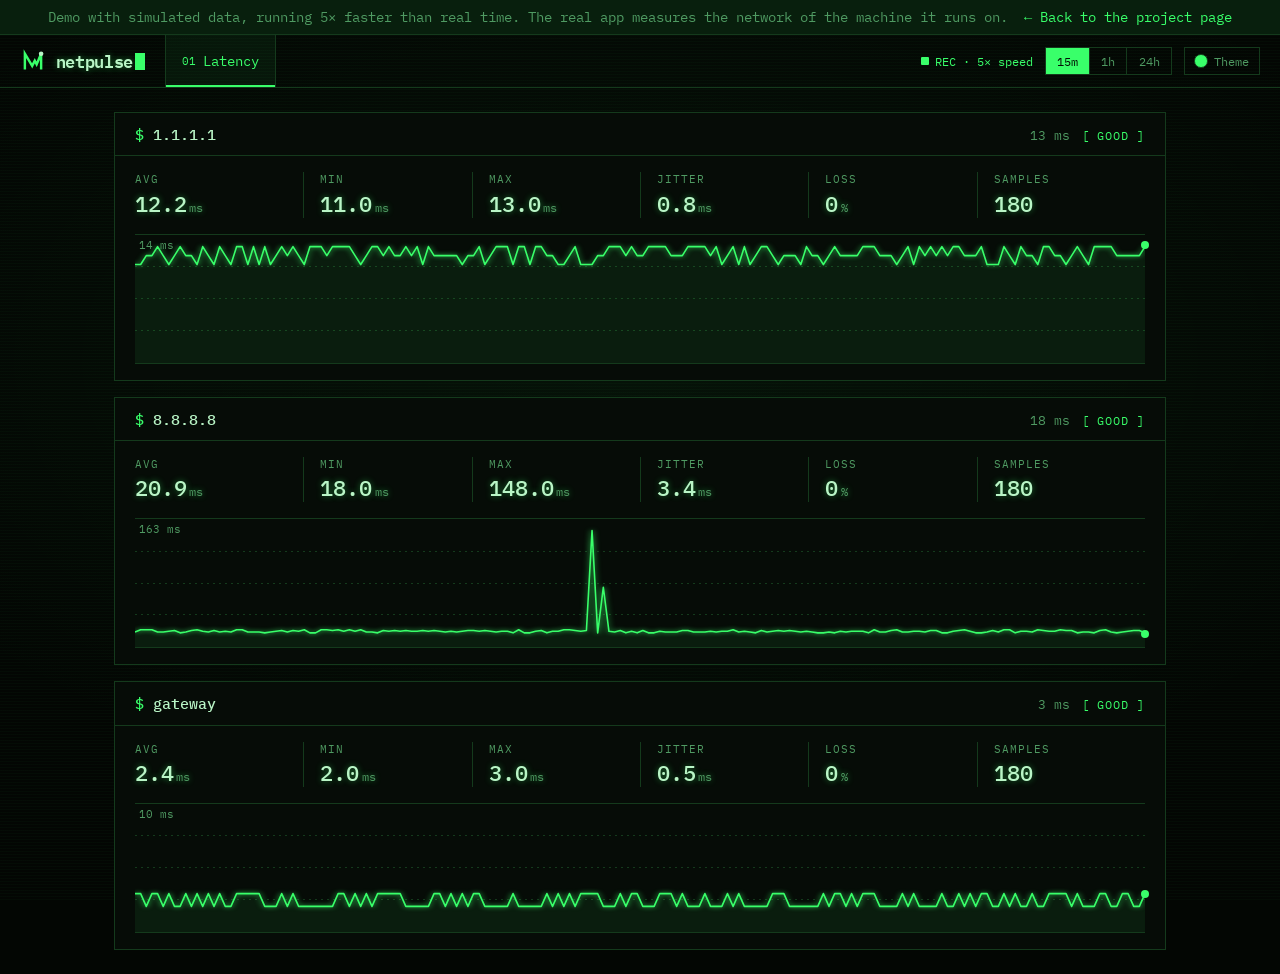
==== commit a6ec01a6: "docs: match the project page and demo to the terminal theme" ====
--- a/docs/demo.html
+++ b/docs/demo.html
@@ -11,7 +11,8 @@
   <script>
     // The real app keeps the theme in a cookie; the static demo takes it from ?theme=.
     const theme = new URLSearchParams(location.search).get("theme");
-    if (["light", "cyberpunk", "anime", "medieval"].includes(theme)) document.documentElement.dataset.theme = theme;
+    document.documentElement.dataset.theme =
+      ["light", "cyberpunk", "anime", "medieval"].includes(theme) ? theme : "dark";
   </script>
   <style>
     .demo-bar {
@@ -38,8 +39,8 @@
     }
     .live-dot.lost { background: var(--poor); }
     @keyframes pulse {
-      0% { box-shadow: 0 0 0 0 rgba(240, 162, 50, .6); }
-      100% { box-shadow: 0 0 0 8px rgba(240, 162, 50, 0); }
+      0% { box-shadow: 0 0 0 0 rgba(57, 255, 106, .6); }
+      100% { box-shadow: 0 0 0 8px rgba(57, 255, 106, 0); }
     }
     .live::before { animation-name: pulse-good; }
     @keyframes pulse-good {
--- a/docs/themes.css
+++ b/docs/themes.css
@@ -12,7 +12,6 @@
 @font-face { font-family: "Plex Mono"; src: url("fonts/plex-mono-400.woff2") format("woff2"); font-weight: 400; font-display: swap; }
 @font-face { font-family: "Plex Mono"; src: url("fonts/plex-mono-500.woff2") format("woff2"); font-weight: 500; font-display: swap; }
 @font-face { font-family: "Plex Mono"; src: url("fonts/plex-mono-600.woff2") format("woff2"); font-weight: 600; font-display: swap; }
-@font-face { font-family: "Fraunces"; src: url("fonts/fraunces-600.woff2") format("woff2"); font-weight: 400 700; font-display: swap; }
 @font-face { font-family: "Orbitron"; src: url("fonts/orbitron-700.woff2") format("woff2"); font-weight: 400 900; font-display: swap; }
 @font-face { font-family: "Rajdhani"; src: url("fonts/rajdhani-500.woff2") format("woff2"); font-weight: 500; font-display: swap; }
 @font-face { font-family: "Rajdhani"; src: url("fonts/rajdhani-600.woff2") format("woff2"); font-weight: 600 700; font-display: swap; }
@@ -22,37 +21,39 @@
 @font-face { font-family: "Cinzel"; src: url("fonts/cinzel-600.woff2") format("woff2"); font-weight: 400 700; font-display: swap; }
 @font-face { font-family: "IM Fell English"; src: url("fonts/im-fell-400.woff2") format("woff2"); font-display: swap; }
 
-/* --- Dark (default): a warm instrument panel ----------------------------- */
+/* --- Dark (default): a green-on-black terminal --------------------------- */
 
 :root {
-    --bg: #12110e;
-    --bg-image: none;
-    --card: #191814;
+    --bg: #030603;
+    --bg-image:
+        repeating-linear-gradient(0deg, rgba(57, 255, 106, .025) 0 1px, transparent 1px 3px),
+        radial-gradient(ellipse 90% 70% at 50% 40%, rgba(57, 255, 106, .05), transparent 75%);
+    --card: #060c07;
     --card-image: none;
     --card-shadow: none;
-    --border: #2c2a24;
+    --border: #143a1c;
     --rule-width: 1px;
     --rule-style: solid;
-    --text: #ebe4d3;
-    --muted: #8a8374;
-    --faint: #5d584d;
-    --logo: var(--text);
-    --accent: #f0a232;
-    --on-accent: #1a1307;
-    --good: #93c46b;
-    --fair: #e2b23d;
-    --poor: #e4573d;
+    --text: #b9f5c6;
+    --muted: #4f9a62;
+    --faint: #2b5a37;
+    --logo: #39ff6a;
+    --accent: #39ff6a;
+    --on-accent: #021004;
+    --good: #39ff6a;
+    --fair: #ffd23f;
+    --poor: #ff4f4f;
     --trace: var(--accent);
     --trace-width: 1.6;
-    --trace-filter: none;
-    --area-opacity: .08;
-    --radius: 2px;
-    --radius-card: 2px;
-    --font-body: "Plex Sans", system-ui, -apple-system, "Segoe UI", sans-serif;
-    --font-num: "Plex Mono", ui-monospace, SFMono-Regular, Consolas, monospace;
-    --font-head: var(--font-num);
-    --font-brand: var(--font-num);
-    --body-size: 1rem;
+    --trace-filter: drop-shadow(0 0 2px rgba(57, 255, 106, .8));
+    --area-opacity: .07;
+    --radius: 0;
+    --radius-card: 0;
+    --font-body: "Plex Mono", ui-monospace, SFMono-Regular, Consolas, monospace;
+    --font-num: var(--font-body);
+    --font-head: var(--font-body);
+    --font-brand: var(--font-body);
+    --body-size: .95rem;
     --head-size: .95rem;
     --head-weight: 500;
     --head-spacing: 0;
@@ -60,36 +61,87 @@
     color-scheme: dark;
 }
 
-/* --- Light: ink on paper ------------------------------------------------- */
+/* Phosphor glow, a shell prompt on every card and a blinking cursor after the name. */
+[data-theme="dark"] .stats dd,
+[data-theme="dark"] .wordmark { text-shadow: 0 0 6px rgba(57, 255, 106, .45); }
+[data-theme="dark"] .wordmark span { color: var(--text); }
+[data-theme="dark"] .wordmark::after {
+    content: "";
+    display: inline-block;
+    width: .55em;
+    height: 1em;
+    margin-left: .15em;
+    vertical-align: -.12em;
+    background: var(--accent);
+    animation: np-blink 1.1s steps(1) infinite;
+}
+[data-theme="dark"] .card-head h2::before { content: "$ "; color: var(--accent); }
+[data-theme="dark"] .badge::before { content: "[ "; }
+[data-theme="dark"] .badge::after { content: " ]"; }
+[data-theme="dark"] .site-nav a.active { color: var(--accent); background: rgba(57, 255, 106, .06); }
+[data-theme="dark"] .logo-mark .ping { fill: var(--text); }
+
+@keyframes np-blink { 50% { opacity: 0; } }
+
+@media (prefers-reduced-motion: reduce) {
+    [data-theme="dark"] .wordmark::after { animation: none; }
+}
+
+/* --- Light: clean white page under a black terminal bar ------------------ */
 
 [data-theme="light"] {
-    --bg: #f3eee2;
-    --card: #fbf8f0;
-    --border: #d9d1bd;
-    --text: #1f1c16;
-    --muted: #6f6858;
-    --faint: #a39a86;
-    --accent: #2b4fb3;
+    --bg: #f5f6f7;
+    --bg-image: none;
+    --trace-filter: none;
+    --card: #ffffff;
+    --border: #e2e5e9;
+    --text: #111418;
+    --muted: #5f6873;
+    --faint: #a3abb5;
+    --logo: #111418;
+    --accent: #00a650;
     --on-accent: #ffffff;
-    --good: #2f7a45;
-    --fair: #a8701a;
-    --poor: #c0392b;
-    --trace: var(--text);
-    --trace-width: 1.4;
-    --area-opacity: .06;
-    --radius: 3px;
-    --radius-card: 4px;
-    --card-shadow: 0 1px 0 #e3dccb;
-    --font-head: "Fraunces", Georgia, "Times New Roman", serif;
-    --font-brand: var(--font-head);
-    --head-size: 1.15rem;
+    --good: #00a650;
+    --fair: #c98a00;
+    --poor: #d92d20;
+    --trace: #111418;
+    --trace-width: 1.5;
+    --area-opacity: .1;
+    --radius: 6px;
+    --radius-card: 10px;
+    --card-shadow: 0 1px 2px rgba(17, 20, 24, .05), 0 4px 16px rgba(17, 20, 24, .04);
+    --font-body: "Plex Sans", system-ui, -apple-system, "Segoe UI", sans-serif;
+    --font-num: "Plex Mono", ui-monospace, SFMono-Regular, Consolas, monospace;
+    --font-head: var(--font-body);
+    --font-brand: var(--font-num);
+    --body-size: 1rem;
+    --head-size: 1rem;
     --head-weight: 600;
     color-scheme: light;
 }
 
-[data-theme="light"] .wordmark { font-size: 1.3rem; letter-spacing: -.01em; }
-[data-theme="light"] .logo-mark .ping { fill: #c8402a; }
-[data-theme="light"] .site-nav a.active { box-shadow: inset 0 -2px 0 var(--text); }
+/* The top bar stays a black terminal strip, so the brand reads the same in both modes. */
+[data-theme="light"] .top {
+    --text: #e8ffe9;
+    --muted: #7fa58a;
+    --faint: #3f6049;
+    --border: #1d2620;
+    --logo: #39ff6a;
+    --accent: #39ff6a;
+    --on-accent: #021004;
+    background: #0b0f0c;
+    color: var(--text);
+    border-bottom: 0;
+    color-scheme: dark;
+}
+[data-theme="light"] .card-head h2 { font-family: var(--font-body); }
+[data-theme="light"] .chart { border-color: var(--border); }
+[data-theme="light"] .badge {
+    padding: .15rem .55rem;
+    border-radius: 999px;
+    background: color-mix(in srgb, currentColor 12%, transparent);
+}
+[data-theme="light"] .badge::before { content: "● "; }
 
 /* --- Cyberpunk: neon on a night city ------------------------------------- */
 
@@ -147,6 +199,7 @@
 /* --- Anime: pastel sky, stickers and soft corners ------------------------ */
 
 [data-theme="anime"] {
+    --trace-filter: none;
     --bg: #fff3f8;
     --bg-image:
         radial-gradient(circle at 12% 8%, rgba(255, 182, 213, .55) 0 120px, transparent 260px),
@@ -215,6 +268,7 @@
 /* --- Medieval: an illuminated ledger on parchment ------------------------ */
 
 [data-theme="medieval"] {
+    --trace-filter: none;
     --bg: #e6d6b4;
     --bg-image:
         radial-gradient(ellipse at 50% 40%, transparent 55%, rgba(92, 60, 20, .28) 100%),
@@ -272,8 +326,8 @@
 /* --- Theme picker swatches: each option previews its own colours --------- */
 
 [data-theme-option] .swatch { background: var(--accent); }
-[data-theme-option="dark"] .swatch { background: linear-gradient(135deg, #12110e 50%, #f0a232 50%); }
-[data-theme-option="light"] .swatch { background: linear-gradient(135deg, #f3eee2 50%, #2b4fb3 50%); }
+[data-theme-option="dark"] .swatch { background: linear-gradient(135deg, #030603 50%, #39ff6a 50%); }
+[data-theme-option="light"] .swatch { background: linear-gradient(135deg, #ffffff 50%, #111418 50%); }
 [data-theme-option="cyberpunk"] .swatch { background: linear-gradient(135deg, #ff2bd6 50%, #00f0ff 50%); }
 [data-theme-option="anime"] .swatch { background: linear-gradient(135deg, #ffb6d5 50%, #7a5cff 50%); }
 [data-theme-option="medieval"] .swatch { background: linear-gradient(135deg, #e6d6b4 50%, #8b1a1a 50%); }
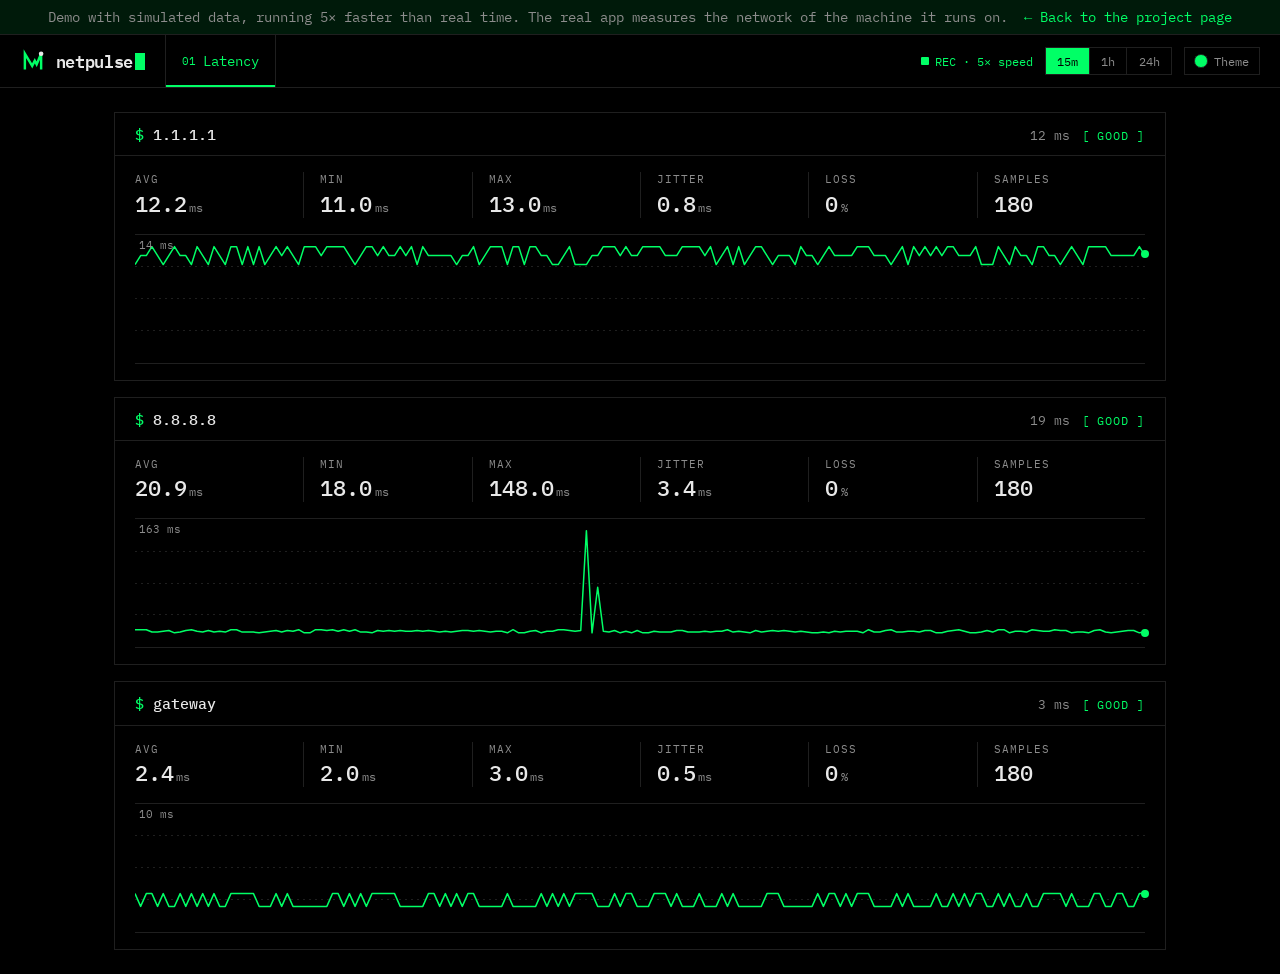
==== commit 0c5979f6: "docs: refresh the demo and project page for the reworked themes" ====
--- a/docs/demo.html
+++ b/docs/demo.html
@@ -39,8 +39,8 @@
     }
     .live-dot.lost { background: var(--poor); }
     @keyframes pulse {
-      0% { box-shadow: 0 0 0 0 rgba(57, 255, 106, .6); }
-      100% { box-shadow: 0 0 0 8px rgba(57, 255, 106, 0); }
+      0% { box-shadow: 0 0 0 0 rgba(0, 255, 102, .6); }
+      100% { box-shadow: 0 0 0 8px rgba(0, 255, 102, 0); }
     }
     .live::before { animation-name: pulse-good; }
     @keyframes pulse-good {
--- a/docs/themes.css
+++ b/docs/themes.css
@@ -19,34 +19,35 @@
 @font-face { font-family: "M PLUS Rounded 1c"; src: url("fonts/mplus-rounded-500.woff2") format("woff2"); font-weight: 400 600; font-display: swap; }
 @font-face { font-family: "M PLUS Rounded 1c"; src: url("fonts/mplus-rounded-800.woff2") format("woff2"); font-weight: 700 900; font-display: swap; }
 @font-face { font-family: "Cinzel"; src: url("fonts/cinzel-600.woff2") format("woff2"); font-weight: 400 700; font-display: swap; }
+/* Only the katakana NetPulse uses (ネットパルス, ピン！), subset to a few kilobytes. */
+@font-face { font-family: "NP Kana"; src: url("fonts/mplus-rounded-kana-800.woff2") format("woff2"); font-weight: 800; font-display: swap; }
+@font-face { font-family: "NP Blackletter"; src: url("fonts/unifraktur-400.woff2") format("woff2"); font-display: swap; }
 @font-face { font-family: "IM Fell English"; src: url("fonts/im-fell-400.woff2") format("woff2"); font-display: swap; }
 
-/* --- Dark (default): a green-on-black terminal --------------------------- */
+/* --- Dark (default): black and green, like a terminal -------------------- */
 
 :root {
-    --bg: #030603;
-    --bg-image:
-        repeating-linear-gradient(0deg, rgba(57, 255, 106, .025) 0 1px, transparent 1px 3px),
-        radial-gradient(ellipse 90% 70% at 50% 40%, rgba(57, 255, 106, .05), transparent 75%);
-    --card: #060c07;
+    --bg: #000000;
+    --bg-image: none;
+    --card: #000000;
     --card-image: none;
     --card-shadow: none;
-    --border: #143a1c;
+    --border: #1f1f1f;
     --rule-width: 1px;
     --rule-style: solid;
-    --text: #b9f5c6;
-    --muted: #4f9a62;
-    --faint: #2b5a37;
-    --logo: #39ff6a;
-    --accent: #39ff6a;
-    --on-accent: #021004;
-    --good: #39ff6a;
-    --fair: #ffd23f;
-    --poor: #ff4f4f;
+    --text: #e8e8e8;
+    --muted: #8c8c8c;
+    --faint: #4a4a4a;
+    --logo: #00ff66;
+    --accent: #00ff66;
+    --on-accent: #000000;
+    --good: #00ff66;
+    --fair: #ffcc00;
+    --poor: #ff3b3b;
     --trace: var(--accent);
-    --trace-width: 1.6;
-    --trace-filter: drop-shadow(0 0 2px rgba(57, 255, 106, .8));
-    --area-opacity: .07;
+    --trace-width: 1.5;
+    --trace-filter: none;
+    --area-opacity: 0;
     --radius: 0;
     --radius-card: 0;
     --font-body: "Plex Mono", ui-monospace, SFMono-Regular, Consolas, monospace;
@@ -61,9 +62,7 @@
     color-scheme: dark;
 }
 
-/* Phosphor glow, a shell prompt on every card and a blinking cursor after the name. */
-[data-theme="dark"] .stats dd,
-[data-theme="dark"] .wordmark { text-shadow: 0 0 6px rgba(57, 255, 106, .45); }
+/* A shell prompt on every card, bracketed status and a blinking block cursor after the name. */
 [data-theme="dark"] .wordmark span { color: var(--text); }
 [data-theme="dark"] .wordmark::after {
     content: "";
@@ -78,7 +77,7 @@
 [data-theme="dark"] .card-head h2::before { content: "$ "; color: var(--accent); }
 [data-theme="dark"] .badge::before { content: "[ "; }
 [data-theme="dark"] .badge::after { content: " ]"; }
-[data-theme="dark"] .site-nav a.active { color: var(--accent); background: rgba(57, 255, 106, .06); }
+[data-theme="dark"] .site-nav a.active { color: var(--accent); }
 [data-theme="dark"] .logo-mark .ping { fill: var(--text); }
 
 @keyframes np-blink { 50% { opacity: 0; } }
@@ -122,14 +121,14 @@
 
 /* The top bar stays a black terminal strip, so the brand reads the same in both modes. */
 [data-theme="light"] .top {
-    --text: #e8ffe9;
-    --muted: #7fa58a;
-    --faint: #3f6049;
-    --border: #1d2620;
-    --logo: #39ff6a;
-    --accent: #39ff6a;
-    --on-accent: #021004;
-    background: #0b0f0c;
+    --text: #e8e8e8;
+    --muted: #8c8c8c;
+    --faint: #4a4a4a;
+    --border: #1f1f1f;
+    --logo: #00ff66;
+    --accent: #00ff66;
+    --on-accent: #000000;
+    background: #000000;
     color: var(--text);
     border-bottom: 0;
     color-scheme: dark;
@@ -196,138 +195,366 @@
 [data-theme="cyberpunk"] .windows button.active,
 [data-theme="cyberpunk"] button.primary:hover:not(:disabled) { box-shadow: 0 0 14px rgba(255, 43, 214, .6); }
 
-/* --- Anime: pastel sky, stickers and soft corners ------------------------ */
+/* --- Anime: a shoujo manga page under falling sakura --------------------- */
 
 [data-theme="anime"] {
+    --ink: #1d1626;
+    --sakura: #ff6fae;
+    --bg: #ffeaf4;
+    --bg-image:
+        url("data:image/svg+xml,%3Csvg xmlns='http://www.w3.org/2000/svg' width='160' height='160'%3E%3Cg fill='%23ffffff' opacity='.55'%3E%3Ccircle cx='20' cy='30' r='1.6'/%3E%3Ccircle cx='110' cy='20' r='1.2'/%3E%3Ccircle cx='70' cy='90' r='1.4'/%3E%3Ccircle cx='140' cy='120' r='1.8'/%3E%3Ccircle cx='30' cy='140' r='1.1'/%3E%3C/g%3E%3C/svg%3E"),
+        linear-gradient(180deg, #bfe4ff 0%, #e4dcff 45%, #ffe1ef 100%);
+    --card: #ffffff;
+    --border: var(--ink);
+    --rule-width: 3px;
+    --text: var(--ink);
+    --muted: #7b6a8c;
+    --faint: #cdbfdc;
+    --logo: var(--ink);
+    --accent: var(--sakura);
+    --on-accent: #ffffff;
+    --good: #12b886;
+    --fair: #ff9f1c;
+    --poor: #ff3860;
+    --trace: #6c4cf5;
+    --trace-width: 2.4;
     --trace-filter: none;
-    --bg: #fff3f8;
-    --bg-image:
-        radial-gradient(circle at 12% 8%, rgba(255, 182, 213, .55) 0 120px, transparent 260px),
-        radial-gradient(circle at 92% 30%, rgba(186, 206, 255, .5) 0 140px, transparent 300px),
-        radial-gradient(rgba(255, 111, 168, .14) 1.5px, transparent 1.5px);
-    --card: #ffffff;
-    --border: #f6cfe1;
-    --rule-width: 2px;
-    --text: #4b3653;
-    --muted: #9b80a6;
-    --faint: #d7c3dd;
-    --logo: #7a5cff;
-    --accent: #ff5fa2;
-    --on-accent: #ffffff;
-    --good: #2fbf8f;
-    --fair: #f39c32;
-    --poor: #ff4d6d;
-    --trace: #7a5cff;
-    --trace-width: 2.4;
-    --area-opacity: .14;
+    --area-opacity: .16;
     --radius: 999px;
-    --radius-card: 20px;
-    --card-shadow: 0 6px 0 #f6cfe1;
+    --radius-card: 16px;
+    --card-shadow: 6px 6px 0 var(--ink);
     --font-body: "M PLUS Rounded 1c", "Hiragino Maru Gothic ProN", system-ui, sans-serif;
     --font-num: var(--font-body);
     --font-head: var(--font-body);
     --font-brand: var(--font-body);
-    --head-size: 1.05rem;
+    --head-size: 1.1rem;
     --head-weight: 800;
     color-scheme: light;
 }
 
-[data-theme="anime"] body { background-size: auto, auto, 22px 22px; }
-[data-theme="anime"] .top { background: rgba(255, 255, 255, .7); border-bottom: 2px solid var(--border); }
+/* Sakura petals drifting down behind the page (still when reduced motion is requested). */
+[data-theme="anime"] body::before {
+    content: "";
+    position: fixed;
+    inset: -200px 0 0;
+    z-index: 0;
+    pointer-events: none;
+    background-image:
+        url("data:image/svg+xml,%3Csvg xmlns='http://www.w3.org/2000/svg' width='260' height='300'%3E%3Cg fill='%23ffb3d1' stroke='%23ff7fb6' stroke-width='.8'%3E%3Cpath d='M30 40c8-10 22-8 24 2 2 9-8 18-22 18 6-6 4-12-2-20z'/%3E%3Cpath d='M180 120c6-12 20-12 24-3 3 8-5 18-19 20 5-7 3-12-5-17z' transform='rotate(35 190 130)'/%3E%3Cpath d='M90 220c7-9 19-7 21 2 2 8-7 15-19 15 5-5 3-10-2-17z' transform='rotate(-25 100 225)'/%3E%3C/g%3E%3C/svg%3E"),
+        url("data:image/svg+xml,%3Csvg xmlns='http://www.w3.org/2000/svg' width='340' height='420'%3E%3Cg fill='%23ffc9de' stroke='%23ff9cc6' stroke-width='.6'%3E%3Cpath d='M60 90c5-7 15-6 17 1 1 6-6 12-15 12 4-4 3-8-2-13z' transform='rotate(60 70 95)'/%3E%3Cpath d='M250 300c5-7 15-6 17 1 1 6-6 12-15 12 4-4 3-8-2-13z' transform='rotate(-40 258 305)'/%3E%3C/g%3E%3C/svg%3E");
+    animation: np-petals 26s linear infinite;
+}
+
+@keyframes np-petals {
+    from { background-position: 0 0, 0 0; }
+    to { background-position: 260px 900px, -340px 840px; }
+}
+
+[data-theme="anime"] .top,
+[data-theme="anime"] main { position: relative; z-index: 1; }
+
+[data-theme="anime"] .top { background: #ffffff; border-bottom: 3px solid var(--ink); }
 [data-theme="anime"] .brand,
 [data-theme="anime"] .site-nav a { border-right: 0; }
-[data-theme="anime"] .site-nav { gap: .25rem; padding: 0 .5rem; }
-[data-theme="anime"] .site-nav a { min-height: 36px; margin: auto 0; border-radius: 999px; }
-[data-theme="anime"] .site-nav a.active { background: var(--accent); color: var(--on-accent); box-shadow: 0 3px 0 #e04b8a; }
-[data-theme="anime"] .site-nav a.active i { color: var(--on-accent); }
-[data-theme="anime"] .wordmark { font-weight: 800; font-size: 1.15rem; }
-[data-theme="anime"] .card-head { border-bottom: 2px dashed var(--border); }
-[data-theme="anime"] .card-head h2::before { content: "✿ "; color: var(--accent); }
+[data-theme="anime"] .wordmark { font-size: 1.25rem; font-weight: 800; }
+/* The name in katakana under the logo, like a manga title. */
+[data-theme="anime"] .brand { flex-wrap: wrap; row-gap: 0; align-content: center; }
+[data-theme="anime"] .brand::after {
+    content: "ネットパルス";
+    flex-basis: 100%;
+    margin: -.2rem 0 0 2.1rem;
+    font-family: "NP Kana", var(--font-body);
+    font-size: .62rem;
+    font-weight: 800;
+    letter-spacing: .25em;
+    color: var(--sakura);
+}
+[data-theme="anime"] .site-nav { gap: .15rem; padding: 0 .25rem; align-items: center; }
+[data-theme="anime"] .site-nav a {
+    min-height: 34px;
+    padding: 0 .75rem;
+    border: 2px solid transparent;
+    border-radius: 999px;
+    font-weight: 600;
+}
+[data-theme="anime"] .site-nav a.active {
+    background: var(--sakura);
+    color: #ffffff;
+    border-color: var(--ink);
+    box-shadow: 3px 3px 0 var(--ink);
+}
+[data-theme="anime"] .site-nav a.active i { color: #ffffff; }
+
+/* Cards are manga panels: thick ink frame, hard shadow, a screentone title strip and a sparkle. */
+[data-theme="anime"] .card { position: relative; }
+[data-theme="anime"] .card::after {
+    content: "✦";
+    position: absolute;
+    top: -18px;
+    right: -12px;
+    font-size: 30px;
+    line-height: 1;
+    color: #ffd23f;
+    -webkit-text-stroke: 2px var(--ink);
+    transform: rotate(12deg);
+    pointer-events: none;
+}
+[data-theme="anime"] .card-head {
+    border-bottom: 3px solid var(--ink);
+    border-radius: 13px 13px 0 0;
+    background-color: #ffd6e8;
+    background-image: radial-gradient(rgba(255, 111, 174, .55) 1.2px, transparent 1.4px);
+    background-size: 7px 7px;
+}
+[data-theme="anime"] .card-head h2 { color: var(--ink); }
+[data-theme="anime"] .card-head h2::before { content: "♡ "; color: var(--sakura); }
+
+/* Status as a speech bubble. */
 [data-theme="anime"] .badge {
-    padding: .15rem .65rem;
+    position: relative;
+    padding: .2rem .7rem;
+    border: 2px solid var(--ink);
     border-radius: 999px;
-    background: currentColor;
+    background: #ffffff;
+    font-weight: 800;
     letter-spacing: .04em;
 }
 [data-theme="anime"] .badge::before { content: "♥ "; }
 [data-theme="anime"] .badge.good::before { content: "★ "; }
-/* The pill takes the status colour; the text inside stays white. */
-[data-theme="anime"] .badge { color: var(--muted); }
-[data-theme="anime"] .badge.good { color: var(--good); }
-[data-theme="anime"] .badge.fair { color: var(--fair); }
-[data-theme="anime"] .badge.poor { color: var(--poor); }
-[data-theme="anime"] .badge { -webkit-text-fill-color: #fff; }
-[data-theme="anime"] .stats > div { border-left: 2px dotted var(--border); }
+[data-theme="anime"] .badge::after {
+    content: "";
+    position: absolute;
+    left: 12px;
+    bottom: -7px;
+    width: 9px;
+    height: 9px;
+    background: #ffffff;
+    border-right: 2px solid var(--ink);
+    border-bottom: 2px solid var(--ink);
+    transform: rotate(45deg);
+}
+
+[data-theme="anime"] .stats > div { border-left: 2px dashed var(--faint); }
 [data-theme="anime"] .stats > div:first-child { border-left: 0; }
-[data-theme="anime"] .stats dd { font-weight: 800; color: #6a4bd8; }
-[data-theme="anime"] .windows { border: 2px solid var(--border); border-radius: 999px; overflow: hidden; }
-[data-theme="anime"] .windows button + button { border-left: 0; }
-[data-theme="anime"] .chart { border: 0; border-radius: 12px; background-color: #fbf7ff; }
-[data-theme="anime"] button.primary { border-width: 2px; box-shadow: 0 3px 0 var(--accent); }
-
-/* --- Medieval: an illuminated ledger on parchment ------------------------ */
+[data-theme="anime"] .stats dd {
+    font-weight: 800;
+    font-size: 1.6rem;
+    color: var(--ink);
+    text-shadow: 2px 2px 0 #ffc2dc;
+}
+[data-theme="anime"] .stats dd .unit { text-shadow: none; color: var(--sakura); }
+
+[data-theme="anime"] .chart {
+    border: 2px solid var(--ink);
+    border-radius: 12px;
+    background-color: #f7f3ff;
+}
+/* The "ping!" sound effect, in katakana, stamped on every chart. */
+[data-theme="anime"] .chart-wrap::after {
+    content: "ピン！";
+    position: absolute;
+    bottom: 4px;
+    right: -10px;
+    font-family: "NP Kana", var(--font-body);
+    font-size: 1.15rem;
+    font-weight: 800;
+    color: #ffd23f;
+    -webkit-text-stroke: 1.5px var(--ink);
+    paint-order: stroke fill;
+    transform: rotate(-8deg);
+    pointer-events: none;
+}
+[data-theme="anime"] .windows { border: 2px solid var(--ink); border-radius: 999px; overflow: hidden; }
+[data-theme="anime"] .windows button + button { border-left: 2px solid var(--ink); }
+[data-theme="anime"] .windows button { font-weight: 800; }
+[data-theme="anime"] button.primary,
+[data-theme="anime"] .theme-picker summary { border: 2px solid var(--ink); box-shadow: 3px 3px 0 var(--ink); color: var(--ink); }
+[data-theme="anime"] button.primary { background: #ffd23f; }
+
+@media (prefers-reduced-motion: reduce) {
+    [data-theme="anime"] body::before { animation: none; }
+}
+
+/* --- Medieval: a manuscript under the banners of the realm --------------- */
 
 [data-theme="medieval"] {
+    --leather: #2e1b10;
+    --gold: #d9b45a;
+    --crimson: #8e1b1b;
+    --bg: #d8c39a;
+    --bg-image:
+        radial-gradient(ellipse at 50% 45%, transparent 50%, rgba(70, 40, 10, .45) 100%),
+        url("data:image/svg+xml,%3Csvg xmlns='http://www.w3.org/2000/svg' width='1600' height='1000' preserveAspectRatio='none'%3E%3Cfilter id='n'%3E%3CfeTurbulence type='fractalNoise' stitchTiles='stitch' baseFrequency='.012' numOctaves='4' seed='7'/%3E%3CfeColorMatrix values='0 0 0 0 .45 0 0 0 0 .3 0 0 0 0 .12 0 0 0 .55 0'/%3E%3C/filter%3E%3Crect width='1600' height='1000' filter='url(%23n)'/%3E%3C/svg%3E"),
+        url("data:image/svg+xml,%3Csvg xmlns='http://www.w3.org/2000/svg' width='200' height='200'%3E%3Cfilter id='g'%3E%3CfeTurbulence type='fractalNoise' stitchTiles='stitch' baseFrequency='.9' numOctaves='2'/%3E%3CfeColorMatrix values='0 0 0 0 .3 0 0 0 0 .2 0 0 0 0 .1 0 0 0 .18 0'/%3E%3C/filter%3E%3Crect width='200' height='200' filter='url(%23g)'/%3E%3C/svg%3E");
+    --card: #f1e4c3;
+    --card-image:
+        url("data:image/svg+xml,%3Csvg xmlns='http://www.w3.org/2000/svg' width='46' height='46'%3E%3Cg fill='none' stroke='%238e1b1b' stroke-width='1.6'%3E%3Cpath d='M4 42V14C4 8 8 4 14 4h28'/%3E%3Cpath d='M10 42V20c0-6 4-10 10-10h22' stroke='%23b8862b'/%3E%3Cpath d='M16 16c4 0 6 3 4 6s-6 1-5-2' /%3E%3C/g%3E%3Ccircle cx='16' cy='16' r='2.2' fill='%23b8862b'/%3E%3C/svg%3E"),
+        url("data:image/svg+xml,%3Csvg xmlns='http://www.w3.org/2000/svg' width='46' height='46'%3E%3Cg fill='none' stroke='%238e1b1b' stroke-width='1.6' transform='matrix(-1 0 0 1 46 0)'%3E%3Cpath d='M4 42V14C4 8 8 4 14 4h28'/%3E%3Cpath d='M10 42V20c0-6 4-10 10-10h22' stroke='%23b8862b'/%3E%3Cpath d='M16 16c4 0 6 3 4 6s-6 1-5-2' /%3E%3C/g%3E%3Ccircle cx='30' cy='16' r='2.2' fill='%23b8862b'/%3E%3C/svg%3E"),
+        url("data:image/svg+xml,%3Csvg xmlns='http://www.w3.org/2000/svg' width='46' height='46'%3E%3Cg fill='none' stroke='%238e1b1b' stroke-width='1.6' transform='matrix(1 0 0 -1 0 46)'%3E%3Cpath d='M4 42V14C4 8 8 4 14 4h28'/%3E%3Cpath d='M10 42V20c0-6 4-10 10-10h22' stroke='%23b8862b'/%3E%3C/g%3E%3C/svg%3E"),
+        url("data:image/svg+xml,%3Csvg xmlns='http://www.w3.org/2000/svg' width='46' height='46'%3E%3Cg fill='none' stroke='%238e1b1b' stroke-width='1.6' transform='matrix(-1 0 0 -1 46 46)'%3E%3Cpath d='M4 42V14C4 8 8 4 14 4h28'/%3E%3Cpath d='M10 42V20c0-6 4-10 10-10h22' stroke='%23b8862b'/%3E%3C/g%3E%3C/svg%3E"),
+        radial-gradient(ellipse at 50% 30%, rgba(255, 250, 230, .8), transparent 75%);
+    --border: #5b3a1a;
+    --rule-width: 2px;
+    --text: #2a1a0c;
+    --muted: #6a4f2c;
+    --faint: #a78a5c;
+    --logo: var(--gold);
+    --accent: var(--crimson);
+    --on-accent: #f6e7c1;
+    --good: #2f5d1f;
+    --fair: #9a6a00;
+    --poor: var(--crimson);
+    --trace: #2a1a0c;
+    --trace-width: 1.7;
     --trace-filter: none;
-    --bg: #e6d6b4;
-    --bg-image:
-        radial-gradient(ellipse at 50% 40%, transparent 55%, rgba(92, 60, 20, .28) 100%),
-        radial-gradient(circle at 20% 30%, rgba(160, 120, 60, .12), transparent 40%),
-        radial-gradient(circle at 80% 70%, rgba(140, 100, 50, .10), transparent 45%);
-    --card: #f3e8cf;
-    --card-image: radial-gradient(ellipse at 50% 0%, rgba(255, 250, 235, .7), transparent 70%);
-    --border: #8a6a3b;
-    --rule-width: 3px;
-    --rule-style: double;
-    --text: #2b1f12;
-    --muted: #6b5638;
-    --faint: #a68d63;
-    --logo: #2b1f12;
-    --accent: #8b1a1a;
-    --on-accent: #f3e8cf;
-    --good: #35622a;
-    --fair: #a87410;
-    --poor: #8b1a1a;
-    --trace: #2b1f12;
-    --trace-width: 1.6;
-    --area-opacity: .1;
+    --area-opacity: 0;
     --radius: 0;
     --radius-card: 0;
-    --card-shadow: 2px 3px 0 rgba(60, 40, 15, .18);
+    --card-shadow: 0 0 0 5px var(--card), 0 0 0 6px #a8834a, 4px 8px 18px rgba(50, 25, 5, .35);
     --font-body: "IM Fell English", Garamond, Georgia, serif;
     --font-num: var(--font-body);
-    --font-head: "Cinzel", "Trajan Pro", Georgia, serif;
+    --font-head: "NP Blackletter", "Old English Text MT", serif;
     --font-brand: var(--font-head);
     --body-size: 1.08rem;
-    --head-size: 1rem;
-    --head-weight: 600;
-    --head-spacing: .08em;
+    --head-size: 1.45rem;
+    --head-weight: 400;
+    --head-spacing: .01em;
     color-scheme: light;
 }
 
-[data-theme="medieval"] .top { background: rgba(243, 232, 207, .55); border-bottom: 3px double var(--border); }
-[data-theme="medieval"] .brand,
-[data-theme="medieval"] .site-nav a { border-right-color: rgba(138, 106, 59, .4); }
-[data-theme="medieval"] .logo-mark .ping { fill: #b8860b; }
-[data-theme="medieval"] .wordmark { font-size: 1.15rem; letter-spacing: .06em; }
-[data-theme="medieval"] .wordmark span { color: var(--accent); }
-[data-theme="medieval"] .card-head { border-bottom: 1px solid rgba(138, 106, 59, .5); }
-[data-theme="medieval"] .card-head h2::before { content: "❧ "; color: var(--accent); }
-/* An illuminated initial: the first letter of each card title in crimson and gold. */
-[data-theme="medieval"] .card-head h2::first-letter { color: var(--accent); font-size: 1.35em; text-shadow: 1px 1px 0 #d4a937; }
-[data-theme="medieval"] .stats dt { font-family: var(--font-head); letter-spacing: .12em; }
-[data-theme="medieval"] .stats dd { font-size: 1.55rem; }
-[data-theme="medieval"] .stats > div { border-left-color: rgba(138, 106, 59, .4); }
-[data-theme="medieval"] .badge { font-family: var(--font-head); }
-[data-theme="medieval"] .badge::before { content: "✠ "; }
-[data-theme="medieval"] .chart { background-color: rgba(255, 250, 235, .45); border-color: rgba(138, 106, 59, .5); }
-[data-theme="medieval"] .windows button.active { font-family: var(--font-head); }
+[data-theme="medieval"] body { background-size: auto, cover, auto; }
+[data-theme="medieval"] main { gap: 1.8rem; padding-top: 2rem; }
+
+/* A leather top bar with gold lettering and the realm's banners hanging from it. */
+[data-theme="medieval"] .top {
+    --text: #f3dfa8;
+    --muted: #c9ae75;
+    --faint: #8c7448;
+    --border: #5a3a20;
+    background:
+        linear-gradient(180deg, rgba(255, 220, 150, .08), transparent 40%),
+        var(--leather);
+    border-bottom: 4px double var(--gold);
+    color: var(--text);
+    overflow: visible;
+}
+[data-theme="medieval"] .brand { border-right: 0; }
+[data-theme="medieval"] .wordmark { font-size: 1.7rem; font-weight: 400; color: var(--gold); text-shadow: 0 1px 0 #000; }
+[data-theme="medieval"] .wordmark span { color: #f3dfa8; }
+/* The mark sits on a crimson heraldic shield. */
+[data-theme="medieval"] .logo-mark {
+    width: 30px;
+    height: 34px;
+    padding: 4px 4px 8px;
+    background: var(--crimson);
+    clip-path: polygon(0 0, 100% 0, 100% 58%, 50% 100%, 0 58%);
+}
+[data-theme="medieval"] .logo-mark .trace { stroke: var(--gold); }
+[data-theme="medieval"] .logo-mark .ping { fill: #f3dfa8; }
+
+[data-theme="medieval"] .site-nav { gap: .5rem; padding: 0 .75rem; align-items: flex-start; }
+[data-theme="medieval"] .site-nav a {
+    border-right: 0;
+    min-height: 0;
+    padding: .7rem .8rem 1.3rem;
+    margin-bottom: -14px;
+    position: relative;
+    z-index: 2;
+    background: #5e1414;
+    color: #e8cf93;
+    font-family: "Cinzel", serif;
+    font-size: .78rem;
+    letter-spacing: .06em;
+    clip-path: polygon(0 0, 100% 0, 100% 100%, 50% calc(100% - 10px), 0 100%);
+    box-shadow: none;
+}
+[data-theme="medieval"] .site-nav a i,
+[data-theme="medieval"] .site-nav a.active i { color: var(--gold); font-family: "Cinzel", serif; }
+[data-theme="medieval"] .site-nav a:hover { background: #7a1c1c; }
+[data-theme="medieval"] .site-nav a.active {
+    background: var(--crimson);
+    color: #fff3cf;
+    padding-bottom: 1.8rem;
+    margin-bottom: -22px;
+    box-shadow: inset 0 3px 0 var(--gold);
+}
+
+/* Manuscript pages with gilded corner flourishes. */
+[data-theme="medieval"] .card {
+    background-repeat: no-repeat;
+    background-position: 4px 4px, calc(100% - 4px) 4px, 4px calc(100% - 4px), calc(100% - 4px) calc(100% - 4px), center;
+    padding: 1.4rem 1.8rem;
+}
+[data-theme="medieval"] .card-head {
+    margin: -1.4rem -1.8rem 1rem;
+    padding: 1.1rem 3rem .6rem;
+    border-bottom: 0;
+    background: url("data:image/svg+xml,%3Csvg xmlns='http://www.w3.org/2000/svg' width='300' height='12'%3E%3Cpath d='M0 6h130M170 6h130' stroke='%23a8834a'/%3E%3Cpath d='M150 1l5 5-5 5-5-5z' fill='%238e1b1b'/%3E%3C/svg%3E") center bottom / 300px 12px no-repeat;
+}
+[data-theme="medieval"] .card-head h2 { color: var(--text); }
+/* An illuminated mark before every title: a crimson cross on gold leaf. */
+[data-theme="medieval"] .card-head h2::before {
+    content: "✠";
+    display: inline-block;
+    width: 1.35em;
+    margin-right: .45rem;
+    font-family: Georgia, serif;
+    font-size: .85em;
+    line-height: 1.35em;
+    text-align: center;
+    vertical-align: .1em;
+    color: var(--crimson);
+    background: linear-gradient(135deg, #f7dd8b, #c89a35 55%, #f2d27a);
+    border: 1px solid #6b4a14;
+    box-shadow: 1px 1px 0 #6b4a14;
+}
+[data-theme="medieval"] .card-head h2 small { font-family: var(--font-body); }
+
+/* Status sealed with red wax. */
+[data-theme="medieval"] .badge {
+    display: inline-flex;
+    align-items: center;
+    gap: .45rem;
+    font-family: "Cinzel", serif;
+    font-size: .78rem;
+    letter-spacing: .1em;
+}
+[data-theme="medieval"] .badge::before {
+    content: "";
+    width: 1.5rem;
+    height: 1.5rem;
+    border-radius: 48% 52% 46% 54% / 52% 46% 54% 48%;
+    background: radial-gradient(circle at 35% 30%, #d14a3a, #8e1b1b 55%, #5c0f0f);
+    box-shadow: 0 0 0 2px rgba(142, 27, 27, .35), inset 0 0 0 3px rgba(0, 0, 0, .15);
+}
+[data-theme="medieval"] .badge.good::before { background: radial-gradient(circle at 35% 30%, #6fa04a, #2f5d1f 55%, #1d3a12); box-shadow: 0 0 0 2px rgba(47, 93, 31, .35), inset 0 0 0 3px rgba(0, 0, 0, .15); }
+[data-theme="medieval"] .badge.fair::before { background: radial-gradient(circle at 35% 30%, #e0b54a, #9a6a00 55%, #5e4000); box-shadow: 0 0 0 2px rgba(154, 106, 0, .35), inset 0 0 0 3px rgba(0, 0, 0, .15); }
+
+[data-theme="medieval"] .stats dt { font-family: "Cinzel", serif; letter-spacing: .14em; color: var(--muted); }
+[data-theme="medieval"] .stats dd { font-size: 1.7rem; }
+[data-theme="medieval"] .stats > div { border-left: 1px solid rgba(91, 58, 26, .35); }
+[data-theme="medieval"] .stats > div:first-child { border-left: 0; }
+
+[data-theme="medieval"] .chart {
+    background-color: rgba(255, 248, 225, .55);
+    border-top: 2px solid var(--border);
+    border-bottom: 2px solid var(--border);
+}
+[data-theme="medieval"] .windows { border-color: var(--gold); }
+[data-theme="medieval"] .windows button { font-family: "Cinzel", serif; color: var(--muted); }
+[data-theme="medieval"] .windows button + button { border-left-color: #5a3a20; }
+[data-theme="medieval"] .windows button.active { background: var(--crimson); color: #fff3cf; }
+[data-theme="medieval"] button.primary,
+[data-theme="medieval"] .theme-picker summary { font-family: "Cinzel", serif; color: var(--gold); border-color: var(--gold); }
+[data-theme="medieval"] button.primary:hover:not(:disabled) { background: var(--gold); color: var(--leather); }
+[data-theme="medieval"] .theme-picker ul { background: #f1e4c3; }
+[data-theme="medieval"] .theme-picker a { color: #2a1a0c; }
 
 /* --- Theme picker swatches: each option previews its own colours --------- */
 
 [data-theme-option] .swatch { background: var(--accent); }
-[data-theme-option="dark"] .swatch { background: linear-gradient(135deg, #030603 50%, #39ff6a 50%); }
+[data-theme-option="dark"] .swatch { background: linear-gradient(135deg, #000000 50%, #00ff66 50%); }
 [data-theme-option="light"] .swatch { background: linear-gradient(135deg, #ffffff 50%, #111418 50%); }
 [data-theme-option="cyberpunk"] .swatch { background: linear-gradient(135deg, #ff2bd6 50%, #00f0ff 50%); }
-[data-theme-option="anime"] .swatch { background: linear-gradient(135deg, #ffb6d5 50%, #7a5cff 50%); }
-[data-theme-option="medieval"] .swatch { background: linear-gradient(135deg, #e6d6b4 50%, #8b1a1a 50%); }
+[data-theme-option="anime"] .swatch { background: linear-gradient(135deg, #ff6fae 50%, #bfe4ff 50%); }
+[data-theme-option="medieval"] .swatch { background: linear-gradient(135deg, #d9b45a 50%, #8e1b1b 50%); }
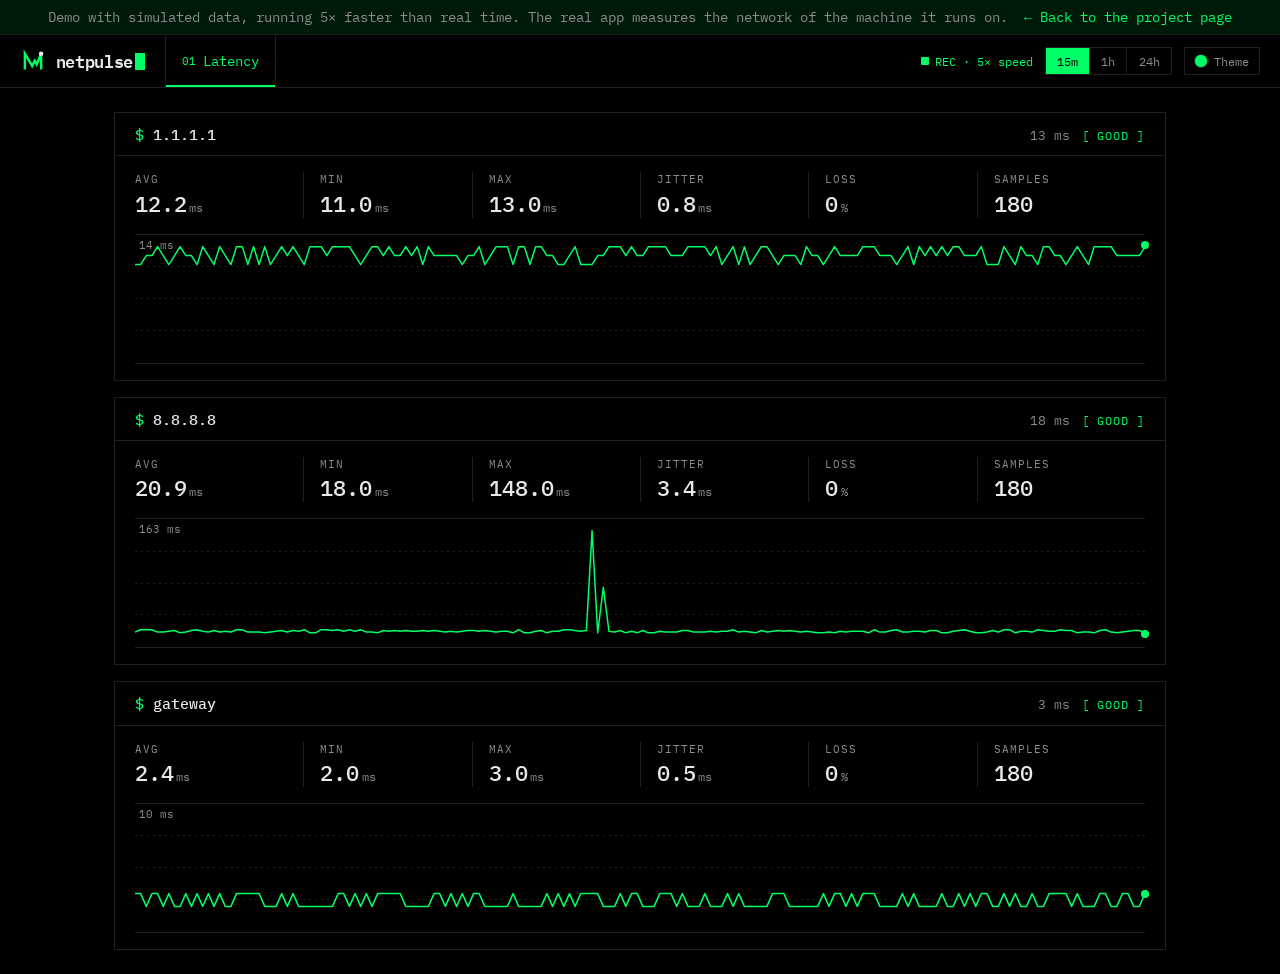
==== commit b984b762: "feat: add a sixth theme, Bizarre A saturated manga colour page: purple-to-orange background with ink" ====
--- a/docs/demo.html
+++ b/docs/demo.html
@@ -12,7 +12,7 @@
     // The real app keeps the theme in a cookie; the static demo takes it from ?theme=.
     const theme = new URLSearchParams(location.search).get("theme");
     document.documentElement.dataset.theme =
-      ["light", "cyberpunk", "anime", "medieval"].includes(theme) ? theme : "dark";
+      ["light", "cyberpunk", "anime", "bizarre", "medieval"].includes(theme) ? theme : "dark";
   </script>
   <style>
     .demo-bar {
@@ -76,6 +76,7 @@
           <li><a href="?theme=light" data-theme-option="light"><span class="swatch" aria-hidden="true"></span>Light</a></li>
           <li><a href="?theme=cyberpunk" data-theme-option="cyberpunk"><span class="swatch" aria-hidden="true"></span>Cyberpunk</a></li>
           <li><a href="?theme=anime" data-theme-option="anime"><span class="swatch" aria-hidden="true"></span>Anime</a></li>
+          <li><a href="?theme=bizarre" data-theme-option="bizarre"><span class="swatch" aria-hidden="true"></span>Bizarre</a></li>
           <li><a href="?theme=medieval" data-theme-option="medieval"><span class="swatch" aria-hidden="true"></span>Medieval</a></li>
         </ul>
       </details>
--- a/docs/themes.css
+++ b/docs/themes.css
@@ -16,11 +16,9 @@
 @font-face { font-family: "Rajdhani"; src: url("fonts/rajdhani-500.woff2") format("woff2"); font-weight: 500; font-display: swap; }
 @font-face { font-family: "Rajdhani"; src: url("fonts/rajdhani-600.woff2") format("woff2"); font-weight: 600 700; font-display: swap; }
 @font-face { font-family: "Share Tech Mono"; src: url("fonts/share-tech-mono-400.woff2") format("woff2"); font-display: swap; }
-@font-face { font-family: "M PLUS Rounded 1c"; src: url("fonts/mplus-rounded-500.woff2") format("woff2"); font-weight: 400 600; font-display: swap; }
-@font-face { font-family: "M PLUS Rounded 1c"; src: url("fonts/mplus-rounded-800.woff2") format("woff2"); font-weight: 700 900; font-display: swap; }
 @font-face { font-family: "Cinzel"; src: url("fonts/cinzel-600.woff2") format("woff2"); font-weight: 400 700; font-display: swap; }
-/* Only the katakana NetPulse uses (ネットパルス, ピン！), subset to a few kilobytes. */
-@font-face { font-family: "NP Kana"; src: url("fonts/mplus-rounded-kana-800.woff2") format("woff2"); font-weight: 800; font-display: swap; }
+/* Dela Gothic One, subset to latin letters, digits and the katakana NetPulse uses (ネットパルス, ピン！). */
+@font-face { font-family: "NP Shonen"; src: url("fonts/dela-gothic-one-subset.woff2") format("woff2"); font-display: swap; }
 @font-face { font-family: "NP Blackletter"; src: url("fonts/unifraktur-400.woff2") format("woff2"); font-display: swap; }
 @font-face { font-family: "IM Fell English"; src: url("fonts/im-fell-400.woff2") format("woff2"); font-display: swap; }
 
@@ -195,185 +193,358 @@
 [data-theme="cyberpunk"] .windows button.active,
 [data-theme="cyberpunk"] button.primary:hover:not(:disabled) { box-shadow: 0 0 14px rgba(255, 43, 214, .6); }
 
-/* --- Anime: a shoujo manga page under falling sakura --------------------- */
+/* --- Anime: a shōnen manga page, all ink, red and speed lines ------------- */
 
 [data-theme="anime"] {
-    --ink: #1d1626;
-    --sakura: #ff6fae;
-    --bg: #ffeaf4;
+    --ink: #0d0d10;
+    --red: #e8202a;
+    --bg: #f2f0ea;
     --bg-image:
-        url("data:image/svg+xml,%3Csvg xmlns='http://www.w3.org/2000/svg' width='160' height='160'%3E%3Cg fill='%23ffffff' opacity='.55'%3E%3Ccircle cx='20' cy='30' r='1.6'/%3E%3Ccircle cx='110' cy='20' r='1.2'/%3E%3Ccircle cx='70' cy='90' r='1.4'/%3E%3Ccircle cx='140' cy='120' r='1.8'/%3E%3Ccircle cx='30' cy='140' r='1.1'/%3E%3C/g%3E%3C/svg%3E"),
-        linear-gradient(180deg, #bfe4ff 0%, #e4dcff 45%, #ffe1ef 100%);
+        repeating-conic-gradient(from 0deg at 50% 35%, rgba(13, 13, 16, .07) 0 .6deg, transparent .6deg 3.2deg),
+        radial-gradient(ellipse 60% 45% at 50% 35%, #f2f0ea 0 35%, transparent 70%),
+        radial-gradient(rgba(13, 13, 16, .12) 1px, transparent 1.3px);
     --card: #ffffff;
     --border: var(--ink);
     --rule-width: 3px;
     --text: var(--ink);
-    --muted: #7b6a8c;
-    --faint: #cdbfdc;
+    --muted: #5d5d66;
+    --faint: #b9b9c2;
     --logo: var(--ink);
-    --accent: var(--sakura);
+    --accent: var(--red);
     --on-accent: #ffffff;
-    --good: #12b886;
-    --fair: #ff9f1c;
-    --poor: #ff3860;
-    --trace: #6c4cf5;
+    --good: #0d0d10;
+    --fair: #e88a00;
+    --poor: var(--red);
+    --trace: var(--red);
     --trace-width: 2.4;
     --trace-filter: none;
-    --area-opacity: .16;
-    --radius: 999px;
-    --radius-card: 16px;
-    --card-shadow: 6px 6px 0 var(--ink);
-    --font-body: "M PLUS Rounded 1c", "Hiragino Maru Gothic ProN", system-ui, sans-serif;
-    --font-num: var(--font-body);
-    --font-head: var(--font-body);
-    --font-brand: var(--font-body);
-    --head-size: 1.1rem;
-    --head-weight: 800;
+    --area-opacity: 0;
+    --radius: 0;
+    --radius-card: 0;
+    --card-shadow: 8px 8px 0 var(--ink);
+    --font-body: "Plex Sans", system-ui, sans-serif;
+    --font-num: "NP Shonen", "Plex Sans", sans-serif;
+    --font-head: var(--font-num);
+    --font-brand: var(--font-num);
+    --head-size: 1.15rem;
+    --head-weight: 400;
+    --head-spacing: .02em;
     color-scheme: light;
 }
 
-/* Sakura petals drifting down behind the page (still when reduced motion is requested). */
-[data-theme="anime"] body::before {
-    content: "";
-    position: fixed;
-    inset: -200px 0 0;
-    z-index: 0;
-    pointer-events: none;
-    background-image:
-        url("data:image/svg+xml,%3Csvg xmlns='http://www.w3.org/2000/svg' width='260' height='300'%3E%3Cg fill='%23ffb3d1' stroke='%23ff7fb6' stroke-width='.8'%3E%3Cpath d='M30 40c8-10 22-8 24 2 2 9-8 18-22 18 6-6 4-12-2-20z'/%3E%3Cpath d='M180 120c6-12 20-12 24-3 3 8-5 18-19 20 5-7 3-12-5-17z' transform='rotate(35 190 130)'/%3E%3Cpath d='M90 220c7-9 19-7 21 2 2 8-7 15-19 15 5-5 3-10-2-17z' transform='rotate(-25 100 225)'/%3E%3C/g%3E%3C/svg%3E"),
-        url("data:image/svg+xml,%3Csvg xmlns='http://www.w3.org/2000/svg' width='340' height='420'%3E%3Cg fill='%23ffc9de' stroke='%23ff9cc6' stroke-width='.6'%3E%3Cpath d='M60 90c5-7 15-6 17 1 1 6-6 12-15 12 4-4 3-8-2-13z' transform='rotate(60 70 95)'/%3E%3Cpath d='M250 300c5-7 15-6 17 1 1 6-6 12-15 12 4-4 3-8-2-13z' transform='rotate(-40 258 305)'/%3E%3C/g%3E%3C/svg%3E");
-    animation: np-petals 26s linear infinite;
-}
-
-@keyframes np-petals {
-    from { background-position: 0 0, 0 0; }
-    to { background-position: 260px 900px, -340px 840px; }
-}
-
-[data-theme="anime"] .top,
-[data-theme="anime"] main { position: relative; z-index: 1; }
-
-[data-theme="anime"] .top { background: #ffffff; border-bottom: 3px solid var(--ink); }
+[data-theme="anime"] body { background-size: auto, auto, 6px 6px; }
+
+/* Black top bar; the active page is a red slanted tab. */
+[data-theme="anime"] .top {
+    --text: #ffffff;
+    --muted: #a7a7b0;
+    --faint: #5d5d66;
+    --border: #2a2a30;
+    --good: #ffffff;
+    background: var(--ink);
+    color: var(--text);
+    border-bottom: 4px solid var(--red);
+}
 [data-theme="anime"] .brand,
 [data-theme="anime"] .site-nav a { border-right: 0; }
-[data-theme="anime"] .wordmark { font-size: 1.25rem; font-weight: 800; }
+[data-theme="anime"] .logo-mark .trace { stroke: #ffffff; }
+[data-theme="anime"] .logo-mark .ping { fill: var(--red); }
+[data-theme="anime"] .wordmark { font-size: 1.35rem; font-style: italic; letter-spacing: .01em; color: #ffffff; }
+[data-theme="anime"] .wordmark span { color: var(--red); }
 /* The name in katakana under the logo, like a manga title. */
 [data-theme="anime"] .brand { flex-wrap: wrap; row-gap: 0; align-content: center; }
 [data-theme="anime"] .brand::after {
     content: "ネットパルス";
     flex-basis: 100%;
-    margin: -.2rem 0 0 2.1rem;
-    font-family: "NP Kana", var(--font-body);
-    font-size: .62rem;
-    font-weight: 800;
-    letter-spacing: .25em;
-    color: var(--sakura);
-}
-[data-theme="anime"] .site-nav { gap: .15rem; padding: 0 .25rem; align-items: center; }
+    margin: -.15rem 0 0 2.15rem;
+    font-family: var(--font-num);
+    font-size: .6rem;
+    letter-spacing: .4em;
+    color: var(--red);
+}
+[data-theme="anime"] .site-nav { gap: .1rem; padding: 0 .3rem; align-items: center; }
 [data-theme="anime"] .site-nav a {
     min-height: 34px;
-    padding: 0 .75rem;
-    border: 2px solid transparent;
-    border-radius: 999px;
-    font-weight: 600;
-}
-[data-theme="anime"] .site-nav a.active {
-    background: var(--sakura);
+    padding: 0 .6rem;
+    font-family: var(--font-num);
+    font-size: .74rem;
+    transform: skewX(-12deg);
+}
+[data-theme="anime"] .site-nav a.active { background: var(--red); color: #ffffff; box-shadow: 4px 4px 0 #ffffff; }
+[data-theme="anime"] .site-nav a.active i { color: #ffffff; }
+
+/* Cards are manga panels: heavy ink frame and a hard drop shadow. */
+[data-theme="anime"] main { gap: 1.6rem; }
+
+[data-theme="anime"] .card-head {
+    background: var(--ink);
     color: #ffffff;
-    border-color: var(--ink);
-    box-shadow: 3px 3px 0 var(--ink);
-}
-[data-theme="anime"] .site-nav a.active i { color: #ffffff; }
-
-/* Cards are manga panels: thick ink frame, hard shadow, a screentone title strip and a sparkle. */
-[data-theme="anime"] .card { position: relative; }
-[data-theme="anime"] .card::after {
-    content: "✦";
-    position: absolute;
-    top: -18px;
-    right: -12px;
-    font-size: 30px;
-    line-height: 1;
-    color: #ffd23f;
-    -webkit-text-stroke: 2px var(--ink);
-    transform: rotate(12deg);
-    pointer-events: none;
-}
-[data-theme="anime"] .card-head {
-    border-bottom: 3px solid var(--ink);
-    border-radius: 13px 13px 0 0;
-    background-color: #ffd6e8;
-    background-image: radial-gradient(rgba(255, 111, 174, .55) 1.2px, transparent 1.4px);
-    background-size: 7px 7px;
-}
-[data-theme="anime"] .card-head h2 { color: var(--ink); }
-[data-theme="anime"] .card-head h2::before { content: "♡ "; color: var(--sakura); }
-
-/* Status as a speech bubble. */
+    border-bottom: 0;
+    /* Screentone fading in from the right of the title bar. */
+    background-image:
+        radial-gradient(rgba(255, 255, 255, .22) 1.1px, transparent 1.3px),
+        linear-gradient(90deg, var(--ink) 55%, transparent);
+    background-size: 6px 6px, 100% 100%;
+    background-blend-mode: normal;
+}
+[data-theme="anime"] .card-head h2 { color: #ffffff; font-style: italic; }
+[data-theme="anime"] .card-head h2::before {
+    content: "";
+    display: inline-block;
+    width: .45em;
+    height: 1em;
+    margin-right: .55em;
+    vertical-align: -.1em;
+    background: var(--red);
+    transform: skewX(-15deg);
+}
+[data-theme="anime"] .card-head h2 small,
+[data-theme="anime"] .card-head .hint { color: #c9c9d1; }
+
+/* Status: a slanted red (or black) tag. */
 [data-theme="anime"] .badge {
-    position: relative;
+    display: inline-block;
     padding: .2rem .7rem;
-    border: 2px solid var(--ink);
-    border-radius: 999px;
-    background: #ffffff;
-    font-weight: 800;
-    letter-spacing: .04em;
-}
-[data-theme="anime"] .badge::before { content: "♥ "; }
-[data-theme="anime"] .badge.good::before { content: "★ "; }
-[data-theme="anime"] .badge::after {
-    content: "";
-    position: absolute;
-    left: 12px;
-    bottom: -7px;
-    width: 9px;
-    height: 9px;
-    background: #ffffff;
-    border-right: 2px solid var(--ink);
-    border-bottom: 2px solid var(--ink);
-    transform: rotate(45deg);
-}
-
-[data-theme="anime"] .stats > div { border-left: 2px dashed var(--faint); }
+    background: var(--red);
+    color: #ffffff;
+    font-family: var(--font-num);
+    letter-spacing: .06em;
+    transform: skewX(-12deg);
+}
+[data-theme="anime"] .badge::before { content: "!! "; }
+[data-theme="anime"] .badge.good { background: #ffffff; color: var(--ink); }
+[data-theme="anime"] .badge.good::before { content: "★ "; color: var(--red); }
+[data-theme="anime"] .badge.fair { background: var(--fair); }
+[data-theme="anime"] .badge.unknown,
+[data-theme="anime"] .badge.muted { background: #5d5d66; }
+
+[data-theme="anime"] .stats > div { border-left: 3px solid var(--ink); }
 [data-theme="anime"] .stats > div:first-child { border-left: 0; }
-[data-theme="anime"] .stats dd {
-    font-weight: 800;
-    font-size: 1.6rem;
-    color: var(--ink);
-    text-shadow: 2px 2px 0 #ffc2dc;
-}
-[data-theme="anime"] .stats dd .unit { text-shadow: none; color: var(--sakura); }
-
+[data-theme="anime"] .stats dt { color: var(--ink); font-weight: 600; }
+[data-theme="anime"] .stats dd { font-size: 1.75rem; font-style: italic; }
+[data-theme="anime"] .stats dd .unit { color: var(--red); font-style: normal; }
+
+/* The chart sits in its own inner panel, with screentone shading at the bottom. */
 [data-theme="anime"] .chart {
-    border: 2px solid var(--ink);
-    border-radius: 12px;
-    background-color: #f7f3ff;
-}
-/* The "ping!" sound effect, in katakana, stamped on every chart. */
+    border: 3px solid var(--ink);
+    background-color: #ffffff;
+    background-image: radial-gradient(rgba(13, 13, 16, .16) 1px, transparent 1.2px);
+    background-size: 5px 5px;
+}
+[data-theme="anime"] .chart-max,
+[data-theme="anime"] .chart-axis { color: var(--ink); font-weight: 600; }
+/* The "ping!" sound effect, in katakana, slammed onto every chart. */
 [data-theme="anime"] .chart-wrap::after {
     content: "ピン！";
     position: absolute;
-    bottom: 4px;
-    right: -10px;
-    font-family: "NP Kana", var(--font-body);
-    font-size: 1.15rem;
-    font-weight: 800;
-    color: #ffd23f;
+    right: 6px;
+    top: -34px;
+    font-family: var(--font-num);
+    font-size: 1.7rem;
+    font-style: italic;
+    color: var(--red);
+    -webkit-text-stroke: 2px var(--ink);
+    paint-order: stroke fill;
+    text-shadow: 3px 3px 0 #ffffff;
+    transform: rotate(-10deg);
+    pointer-events: none;
+}
+
+[data-theme="anime"] .windows { border: 2px solid #ffffff; }
+[data-theme="anime"] .windows button { font-family: var(--font-num); color: #a7a7b0; }
+[data-theme="anime"] .windows button + button { border-left: 2px solid #ffffff; }
+[data-theme="anime"] .windows button.active { background: var(--red); color: #ffffff; }
+[data-theme="anime"] button.primary { background: var(--red); color: #ffffff; border: 2px solid #ffffff; font-family: var(--font-num); transform: skewX(-10deg); }
+[data-theme="anime"] .theme-picker summary { border: 2px solid #ffffff; color: #ffffff; }
+[data-theme="anime"] .theme-picker ul { border: 3px solid var(--ink); }
+[data-theme="anime"] .target,
+[data-theme="anime"] .tag { border: 2px solid var(--ink); color: var(--ink); }
+
+/* --- Bizarre: a saturated, menacing manga colour page --------------------- */
+
+[data-theme="bizarre"] {
+    --ink: #0b0710;
+    --purple: #5a1aa0;
+    --magenta: #e0157f;
+    --yellow: #ffe100;
+    --teal: #00b8a3;
+    --bg: #2a0b4a;
+    --bg-image:
+        repeating-linear-gradient(-45deg, rgba(255, 255, 255, .05) 0 2px, transparent 2px 9px),
+        linear-gradient(135deg, #2a0b4a 0%, #5a1aa0 38%, #b0156f 72%, #ff7a00 115%);
+    --card: #fff7d1;
+    --border: var(--ink);
+    --rule-width: 4px;
+    --text: var(--ink);
+    --muted: #5b4a6e;
+    --faint: #c7b8a0;
+    --logo: var(--ink);
+    --accent: var(--magenta);
+    --on-accent: #ffffff;
+    --good: var(--teal);
+    --fair: #ff8a00;
+    --poor: #ff1e3c;
+    --trace: var(--magenta);
+    --trace-width: 2.8;
+    --trace-filter: none;
+    --area-opacity: .18;
+    --radius: 0;
+    --radius-card: 0;
+    --card-shadow: 8px 8px 0 var(--ink), 14px 14px 0 var(--yellow);
+    --font-body: "Plex Sans", system-ui, sans-serif;
+    --font-num: "NP Shonen", "Plex Sans", sans-serif;
+    --font-head: var(--font-num);
+    --font-brand: var(--font-num);
+    --head-size: 1.2rem;
+    --head-weight: 400;
+    --head-spacing: .02em;
+    color-scheme: light;
+}
+
+/* Black top bar; the active page is a yellow slanted tab. */
+[data-theme="bizarre"] .top {
+    --text: #ffffff;
+    --muted: #c9b6e6;
+    --faint: #7d62a8;
+    --border: #2b1b40;
+    --good: var(--yellow);
+    background: var(--ink);
+    color: var(--text);
+    border-bottom: 5px solid var(--yellow);
+    box-shadow: 0 5px 0 var(--magenta);
+}
+[data-theme="bizarre"] .brand,
+[data-theme="bizarre"] .site-nav a { border-right: 0; }
+[data-theme="bizarre"] .logo-mark .trace { stroke: var(--yellow); }
+[data-theme="bizarre"] .logo-mark .ping { fill: var(--magenta); }
+[data-theme="bizarre"] .wordmark { font-size: 1.4rem; font-style: italic; color: var(--yellow); }
+[data-theme="bizarre"] .wordmark span { color: var(--magenta); }
+/* The name in katakana under the logo, like a manga title. */
+[data-theme="bizarre"] .brand { flex-wrap: wrap; row-gap: 0; align-content: center; }
+[data-theme="bizarre"] .brand::after {
+    content: "ネットパルス";
+    flex-basis: 100%;
+    margin: -.15rem 0 0 2.15rem;
+    font-family: var(--font-num);
+    font-size: .6rem;
+    letter-spacing: .4em;
+    color: var(--teal);
+}
+[data-theme="bizarre"] .site-nav { gap: .1rem; padding: 0 .3rem; align-items: center; }
+[data-theme="bizarre"] .site-nav a {
+    min-height: 34px;
+    padding: 0 .6rem;
+    font-family: var(--font-num);
+    font-size: .74rem;
+    transform: skewX(-12deg);
+}
+[data-theme="bizarre"] .site-nav a.active { background: var(--yellow); color: var(--ink); box-shadow: 4px 4px 0 var(--magenta); }
+[data-theme="bizarre"] .site-nav a.active i { color: var(--purple); }
+
+[data-theme="bizarre"] main { gap: 2.2rem; padding-top: 2.4rem; }
+
+/* Panels: thick ink frame, black and yellow offset shadows, and a menacing "ゴゴゴ" beside each one. */
+[data-theme="bizarre"] .card { position: relative; }
+[data-theme="bizarre"] .card::after {
+    content: "ゴ ゴ ゴ";
+    position: absolute;
+    top: -26px;
+    right: 26px;
+    font-family: var(--font-num);
+    font-size: 1.9rem;
+    letter-spacing: -.05em;
+    color: var(--purple);
+    -webkit-text-stroke: 2px var(--yellow);
+    paint-order: stroke fill;
+    text-shadow: 3px 3px 0 var(--ink);
+    transform: rotate(-6deg) skewX(-10deg);
+    pointer-events: none;
+}
+/* Title bar: a hard diagonal split from purple to teal, with ink hatching. */
+[data-theme="bizarre"] .card-head {
+    border-bottom: 4px solid var(--ink);
+    background:
+        repeating-linear-gradient(-45deg, rgba(11, 7, 16, .28) 0 2px, transparent 2px 7px),
+        linear-gradient(105deg, var(--purple) 0 62%, var(--ink) 62% 63%, var(--teal) 63%);
+}
+[data-theme="bizarre"] .card-head h2 {
+    color: var(--yellow);
+    font-style: italic;
     -webkit-text-stroke: 1.5px var(--ink);
     paint-order: stroke fill;
-    transform: rotate(-8deg);
+    text-shadow: 3px 3px 0 var(--ink);
+}
+[data-theme="bizarre"] .card-head h2 small,
+[data-theme="bizarre"] .card-head .hint { color: #ffffff; -webkit-text-stroke: 0; text-shadow: none; }
+
+/* Status: a slanted tag. */
+[data-theme="bizarre"] .badge {
+    display: inline-block;
+    padding: .2rem .7rem;
+    border: 2px solid var(--ink);
+    background: var(--poor);
+    color: #ffffff;
+    font-family: var(--font-num);
+    letter-spacing: .06em;
+    transform: skewX(-12deg);
+    box-shadow: 3px 3px 0 var(--ink);
+}
+[data-theme="bizarre"] .badge::before { content: "!! "; }
+[data-theme="bizarre"] .badge.good { background: var(--yellow); color: var(--ink); }
+[data-theme="bizarre"] .badge.good::before { content: "▶ "; color: var(--magenta); }
+[data-theme="bizarre"] .badge.fair { background: var(--fair); }
+[data-theme="bizarre"] .badge.unknown,
+[data-theme="bizarre"] .badge.muted { background: #5b4a6e; }
+
+[data-theme="bizarre"] .stats > div { border-left: 3px solid var(--ink); }
+[data-theme="bizarre"] .stats > div:first-child { border-left: 0; }
+[data-theme="bizarre"] .stats dt { color: var(--purple); font-weight: 700; }
+[data-theme="bizarre"] .stats dd {
+    font-size: 1.8rem;
+    font-style: italic;
+    color: var(--magenta);
+    -webkit-text-stroke: 1.5px var(--ink);
+    paint-order: stroke fill;
+    text-shadow: 3px 3px 0 var(--yellow);
+}
+[data-theme="bizarre"] .stats dd .unit { color: var(--ink); font-style: normal; -webkit-text-stroke: 0; text-shadow: none; }
+
+/* The chart is an inner panel shaded with ink hatching. */
+[data-theme="bizarre"] .chart {
+    border: 3px solid var(--ink);
+    background-color: #ffffff;
+    background-image: repeating-linear-gradient(45deg, rgba(90, 26, 160, .1) 0 1px, transparent 1px 6px);
+    background-size: auto;
+}
+[data-theme="bizarre"] .chart-max,
+[data-theme="bizarre"] .chart-axis { color: var(--ink); font-weight: 700; }
+/* The "ping!" sound effect, in katakana, slammed onto every chart. */
+[data-theme="bizarre"] .chart-wrap::after {
+    content: "ピン！";
+    position: absolute;
+    right: 8px;
+    bottom: 24px;
+    font-family: var(--font-num);
+    font-size: 1.6rem;
+    font-style: italic;
+    color: var(--yellow);
+    -webkit-text-stroke: 2px var(--ink);
+    paint-order: stroke fill;
+    text-shadow: 3px 3px 0 var(--magenta);
+    transform: rotate(-10deg);
     pointer-events: none;
 }
-[data-theme="anime"] .windows { border: 2px solid var(--ink); border-radius: 999px; overflow: hidden; }
-[data-theme="anime"] .windows button + button { border-left: 2px solid var(--ink); }
-[data-theme="anime"] .windows button { font-weight: 800; }
-[data-theme="anime"] button.primary,
-[data-theme="anime"] .theme-picker summary { border: 2px solid var(--ink); box-shadow: 3px 3px 0 var(--ink); color: var(--ink); }
-[data-theme="anime"] button.primary { background: #ffd23f; }
-
-@media (prefers-reduced-motion: reduce) {
-    [data-theme="anime"] body::before { animation: none; }
-}
+
+[data-theme="bizarre"] .windows { border: 2px solid var(--yellow); }
+[data-theme="bizarre"] .windows button { font-family: var(--font-num); color: #c9b6e6; }
+[data-theme="bizarre"] .windows button + button { border-left: 2px solid var(--yellow); }
+[data-theme="bizarre"] .windows button.active { background: var(--yellow); color: var(--ink); }
+[data-theme="bizarre"] button.primary { background: var(--magenta); color: #ffffff; border: 2px solid var(--yellow); font-family: var(--font-num); transform: skewX(-10deg); }
+[data-theme="bizarre"] .theme-picker summary { border: 2px solid var(--yellow); color: #ffffff; }
+[data-theme="bizarre"] .theme-picker ul { border: 3px solid var(--yellow); }
+[data-theme="bizarre"] .target,
+[data-theme="bizarre"] .tag { border: 2px solid var(--ink); color: var(--ink); }
+[data-theme="bizarre"] main > .empty { color: #ffffff; }
 
 /* --- Medieval: a manuscript under the banners of the realm --------------- */
 
@@ -556,5 +727,6 @@
 [data-theme-option="dark"] .swatch { background: linear-gradient(135deg, #000000 50%, #00ff66 50%); }
 [data-theme-option="light"] .swatch { background: linear-gradient(135deg, #ffffff 50%, #111418 50%); }
 [data-theme-option="cyberpunk"] .swatch { background: linear-gradient(135deg, #ff2bd6 50%, #00f0ff 50%); }
-[data-theme-option="anime"] .swatch { background: linear-gradient(135deg, #ff6fae 50%, #bfe4ff 50%); }
+[data-theme-option="anime"] .swatch { background: linear-gradient(135deg, #0d0d10 50%, #e8202a 50%); }
+[data-theme-option="bizarre"] .swatch { background: linear-gradient(135deg, #5a1aa0 50%, #ffe100 50%); }
 [data-theme-option="medieval"] .swatch { background: linear-gradient(135deg, #d9b45a 50%, #8e1b1b 50%); }
